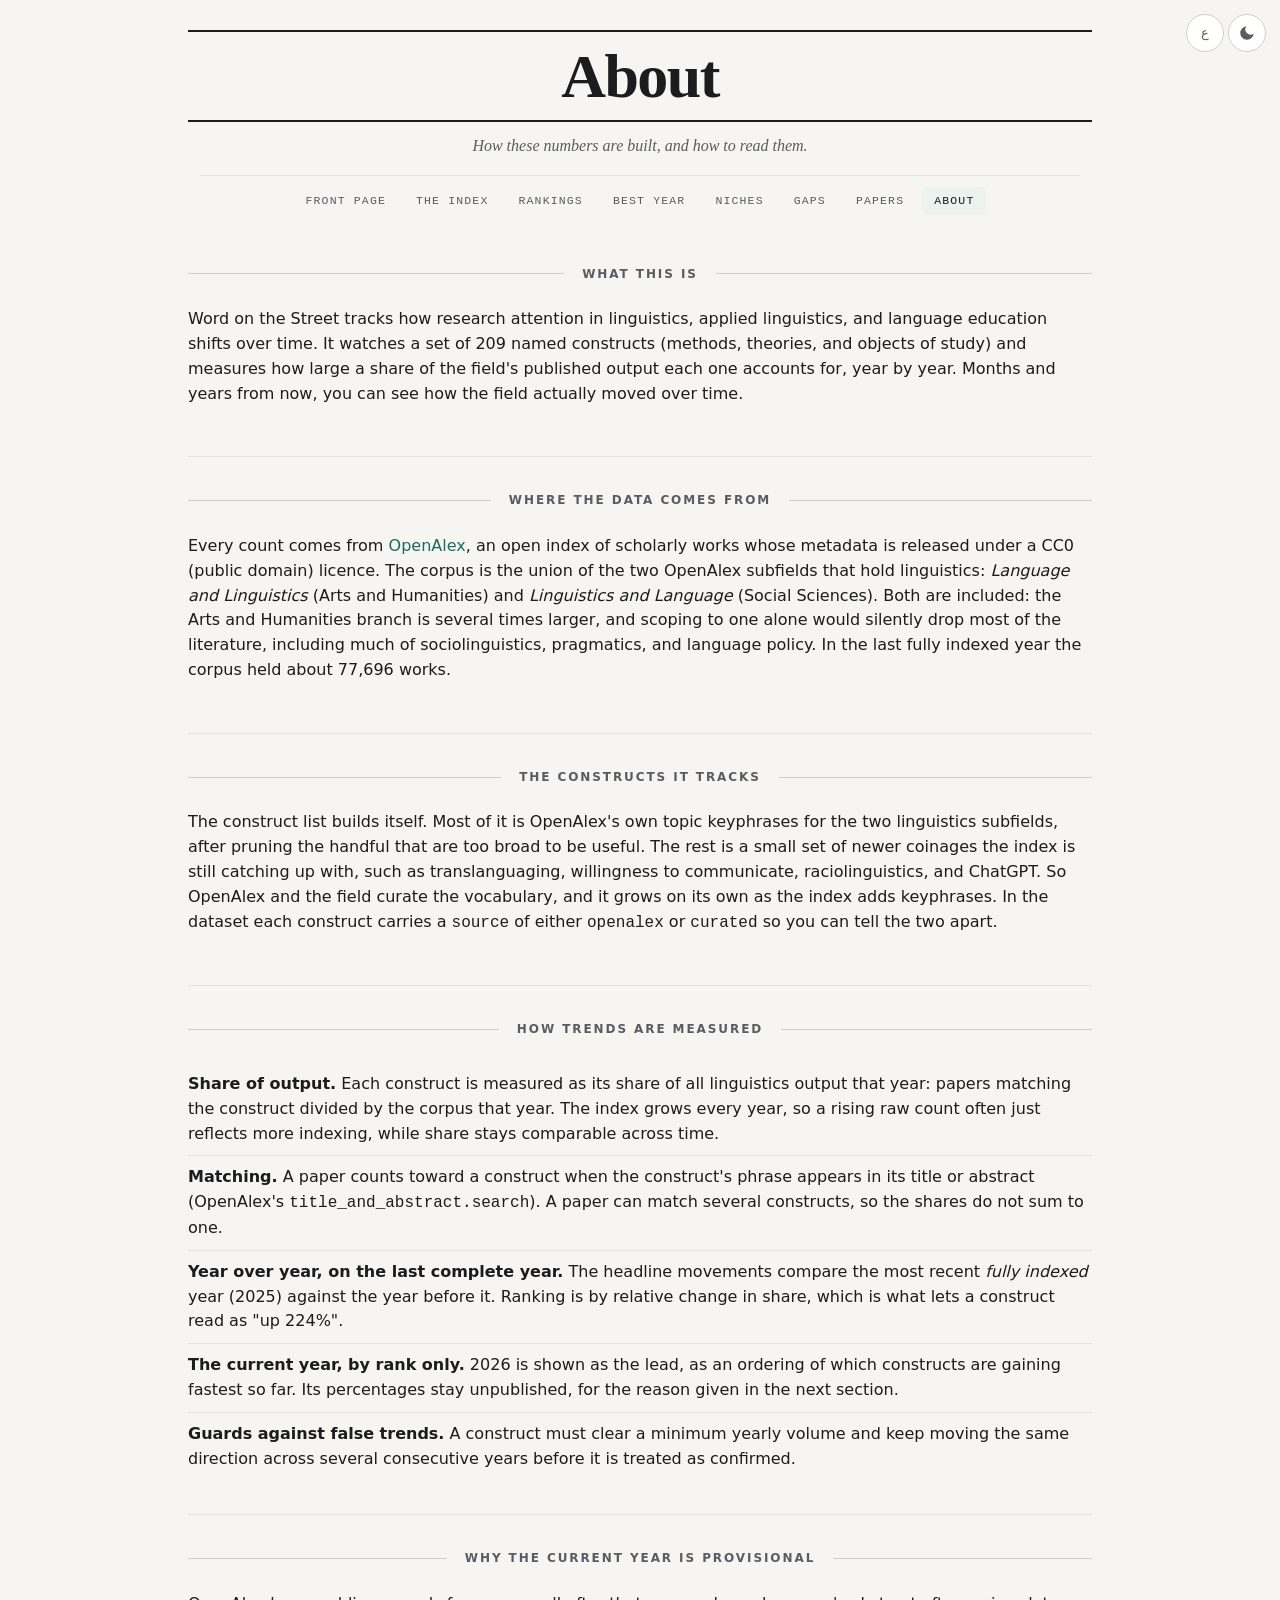
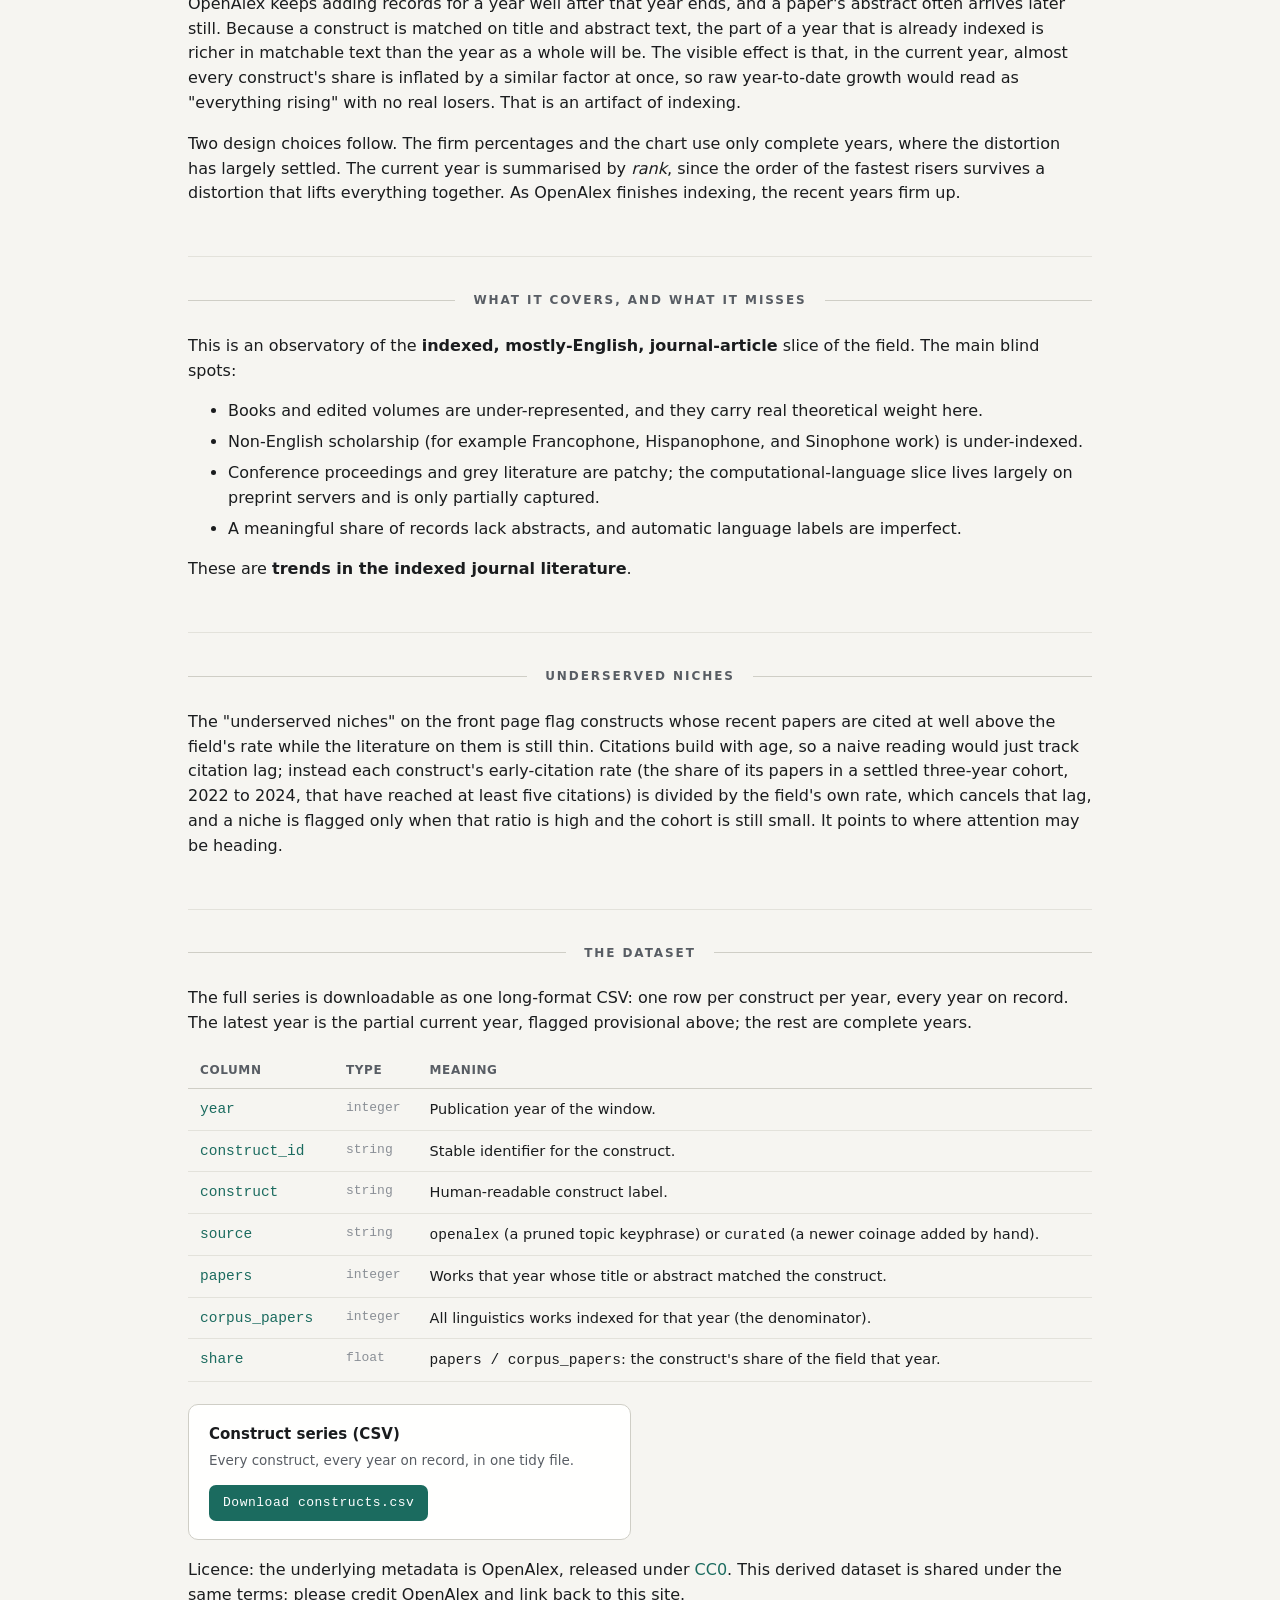
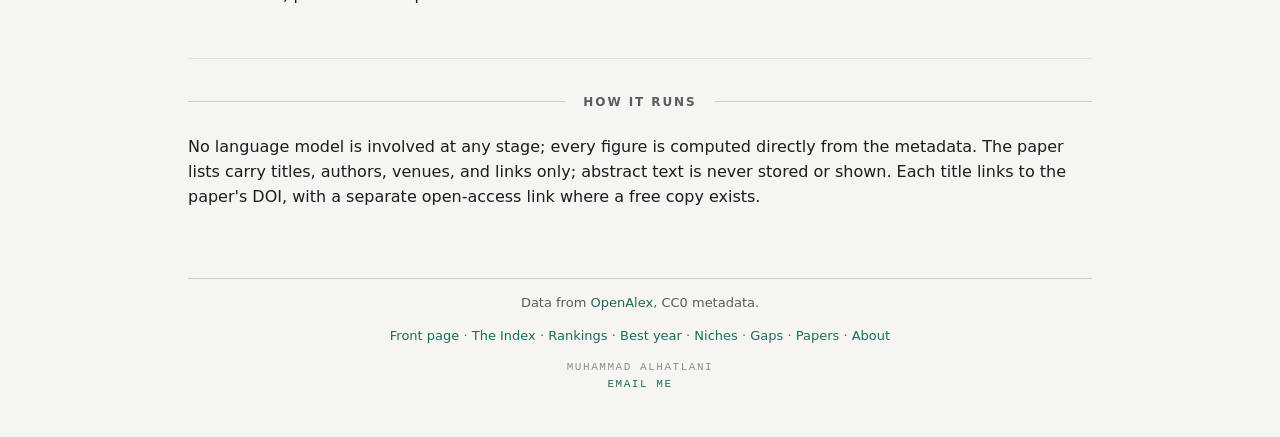
==== docs/about.html @ 6876b8ef "Lazy-load the Arabic string table i18n.js shipped both languages (~48KB) on every page, though Engli" ====
<!doctype html>
<html lang="en" data-i18n-title="doc_title_about" data-i18n-desc="doc_desc_about">
<head>
  <meta charset="utf-8" />
  <meta http-equiv="Content-Security-Policy" content="default-src 'self'; base-uri 'none'; object-src 'none'; form-action 'none'; img-src 'self' data:; style-src 'self' 'unsafe-inline'; script-src 'self' https://static.cloudflareinsights.com; connect-src 'self' https://cloudflareinsights.com https://static.cloudflareinsights.com" />
  <meta name="viewport" content="width=device-width, initial-scale=1" />
  <meta name="referrer" content="strict-origin-when-cross-origin" />
  <script src="assets/boot.js?v=1"></script>
  <title>About · Word on the Street</title>
  <meta name="description" content="How Word on the Street builds its numbers on research trends across linguistics, applied linguistics, and language education, what they can and cannot tell you, and how to download the dataset." />
  <link rel="canonical" href="https://language-research.com/about.html" />
  <link rel="alternate" hreflang="en" href="https://language-research.com/about.html" />
  <link rel="alternate" hreflang="ar" href="https://language-research.com/about.html?lang=ar" />
  <link rel="alternate" hreflang="x-default" href="https://language-research.com/about.html" />
  <meta property="og:type" content="website" />
  <meta property="og:site_name" content="Word on the Street" />
  <meta property="og:title" content="About · Word on the Street" />
  <meta property="og:description" content="How the numbers are built, what they can and cannot tell you, and how to download the dataset." />
  <meta property="og:url" content="https://language-research.com/about.html" />
  <meta property="og:image" content="https://language-research.com/og.png" />
  <meta property="og:image:width" content="1200" />
  <meta property="og:image:height" content="630" />
  <meta name="twitter:card" content="summary_large_image" />
  <meta name="twitter:title" content="About · Word on the Street" />
  <meta name="twitter:description" content="How the numbers are built, what they can and cannot tell you, and how to download the dataset." />
  <meta name="twitter:image" content="https://language-research.com/og.png" />
  <link rel="icon" href="data:image/svg+xml,%3Csvg xmlns='http://www.w3.org/2000/svg' viewBox='0 0 16 16'%3E%3Crect width='16' height='16' rx='3' fill='%231b6b5f'/%3E%3C/svg%3E" />
  <link rel="stylesheet" href="assets/magazine.css?v=12" />
  <style>
    /* Page-scoped styles for the methodology page; all colours come from magazine.css tokens. */
    .prose p, .prose li { font-size:16px; color:var(--ink); }
    .prose .feature:last-of-type { border-bottom:none; }
    .keylist { list-style:none; margin:0; padding:0; }
    .keylist li { padding:9px 0; border-bottom:1px solid var(--line); }
    .keylist li:last-child { border-bottom:none; }
    .keylist b { font-weight:650; }
    .miss li { margin:6px 0; }
    /* data dictionary table */
    .dict { width:100%; border-collapse:collapse; font-size:14.5px; margin:6px 0 0; }
    .dict th, .dict td { text-align:left; padding:9px 12px; border-bottom:1px solid var(--line); vertical-align:top; }
    .dict thead th { font-family:var(--sans); font-size:12px; letter-spacing:.05em; text-transform:uppercase; color:var(--muted); border-bottom:1px solid var(--line-2); }
    .dict td.col { font-family:var(--mono); color:var(--accent); white-space:nowrap; }
    .dict td.type { font-family:var(--mono); color:var(--faint); font-size:13px; white-space:nowrap; }
    [dir="rtl"] .dict th, [dir="rtl"] .dict td { text-align:right; }
    /* download block */
    .downloads { display:grid; grid-template-columns:1fr 1fr; gap:18px; margin:4px 0 0; }
    .dl-card { border:1px solid var(--line-2); border-radius:10px; padding:18px 20px; background:var(--panel); }
    .dl-card h4 { margin:0 0 4px; font-size:15px; }
    .dl-card p { margin:0 0 14px; font-size:13.5px; color:var(--muted); }
    .dl-btn { display:inline-block; font-family:var(--mono); font-size:13px; letter-spacing:.04em; padding:8px 14px; border-radius:7px; background:var(--accent); color:#fff; }
    .dl-btn:hover { text-decoration:none; opacity:.92; }
    .dl-btn.ghost { background:transparent; color:var(--accent); border:1px solid var(--accent); }
    .cite { font-family:var(--mono); font-size:13px; background:var(--accent-weak); border:1px solid var(--line); border-radius:8px; padding:12px 14px; color:var(--ink); overflow-x:auto; }
    @media (max-width:760px) { .downloads { grid-template-columns:1fr; } }
  </style>
  <!-- Cloudflare Web Analytics -->
  <script defer src="https://static.cloudflareinsights.com/beacon.min.js" data-cf-beacon='{"token": "eaa5e23fef174b0b98b67dd910f3f6fd"}'></script>
</head>
<body>
  <button id="theme-toggle" class="theme-toggle" type="button" aria-label="Switch to dark theme">
    <svg class="icon-moon" viewBox="0 0 24 24" aria-hidden="true"><path fill="currentColor" d="M21 12.8A9 9 0 1 1 11.2 3a7 7 0 0 0 9.8 9.8z"/></svg>
    <svg class="icon-sun" viewBox="0 0 24 24" aria-hidden="true"><circle cx="12" cy="12" r="4.4" fill="currentColor"/><g stroke="currentColor" stroke-width="1.8" stroke-linecap="round"><line x1="12" y1="1.6" x2="12" y2="4"/><line x1="12" y1="20" x2="12" y2="22.4"/><line x1="1.6" y1="12" x2="4" y2="12"/><line x1="20" y1="12" x2="22.4" y2="12"/><line x1="4.4" y1="4.4" x2="6.1" y2="6.1"/><line x1="17.9" y1="17.9" x2="19.6" y2="19.6"/><line x1="4.4" y1="19.6" x2="6.1" y2="17.9"/><line x1="17.9" y1="6.1" x2="19.6" y2="4.4"/></g></svg>
  </button>
  <button id="lang-toggle" class="lang-toggle" type="button" aria-label="Switch to Arabic">ع</button>

  <header class="nameplate">
    <div class="wrap">
      <div class="np-rule"></div>
      <h1 class="np-title" data-i18n="about_title">About</h1>
      <div class="np-rule"></div>
      <p class="np-standfirst" data-i18n="about_standfirst">How these numbers are built, and what they can and cannot tell you.</p>
      <nav class="topnav" aria-label="Sections">
        <a href="index.html" data-i18n="nav_front">Front page</a>
        <a href="explore.html" data-i18n="nav_index">The Index</a>
        <a href="slow.html" data-i18n="nav_slow">Rankings</a>
        <a href="bestyear.html" data-i18n="nav_bestyear">Best year</a>
        <a href="niches.html" data-i18n="nav_niches">Niches</a>
        <a href="gaps.html" data-i18n="nav_openings">Gaps</a>
        <a href="papers.html" data-i18n="nav_papers">Papers</a>
        <a href="about.html" aria-current="page" data-i18n="nav_methods">About</a>
      </nav>
    </div>
  </header>

  <main class="wrap prose">
    <!-- English -->
    <div id="prose-en">
      <section class="feature">
        <h2 class="rule-head"><span>What this is</span></h2>
        <p>Word on the Street tracks how research attention in linguistics, applied
           linguistics, and language education shifts over time. It watches a set of
           <span id="n-constructs">about 200</span> named constructs (methods, theories, and objects of
           study) and measures how large a share of the field's published output each one accounts for,
           year by year. Months and years from now, you can see how the field actually moved over time.</p>
      </section>

      <section class="feature">
        <h2 class="rule-head"><span>Where the data comes from</span></h2>
        <p>Every count comes from <a href="https://openalex.org" rel="noopener">OpenAlex</a>, an open index
           of scholarly works whose metadata is released under a CC0 (public domain) licence. The corpus is
           the union of the two OpenAlex subfields that hold linguistics:
           <span id="subfields"><em>Language and Linguistics</em> (Arts and Humanities) and
           <em>Linguistics and Language</em> (Social Sciences)</span>. Both are included: the
           Arts and Humanities branch is several times larger, and scoping to one alone would silently drop
           most of the literature, including much of sociolinguistics, pragmatics, and language policy. In
           the last fully indexed year the corpus held about <span id="corpus-size">75,000</span> works.</p>
      </section>

      <section class="feature">
        <h2 class="rule-head"><span>The constructs it tracks</span></h2>
        <p>The construct list builds itself. Most of it is OpenAlex's own topic keyphrases for the two
           linguistics subfields, after pruning the handful that are too broad to be useful. The rest is a
           small set of newer coinages the index is still catching up with, such as translanguaging, willingness
           to communicate, raciolinguistics, and ChatGPT. So OpenAlex and the field curate the vocabulary,
           and it grows on its own as the index adds keyphrases. In the dataset each construct carries a
           <span class="mono">source</span> of either <span class="mono">openalex</span> or
           <span class="mono">curated</span> so you can tell the two apart.</p>
      </section>

      <section class="feature">
        <h2 class="rule-head"><span>How trends are measured</span></h2>
        <ul class="keylist">
          <li><b>Share of output.</b> Each construct is measured as its share of all linguistics
              output that year: papers matching the construct divided by the corpus that year. The index
              grows every year, so a rising raw count often just reflects more indexing, while share stays
              comparable across time.</li>
          <li><b>Matching.</b> A paper counts toward a construct when the construct's phrase appears in its
              title or abstract (OpenAlex's <span class="mono">title_and_abstract.search</span>). A paper
              can match several constructs, so the shares do not sum to one.</li>
          <li><b>Year over year, on the last complete year.</b> The headline movements compare the most
              recent <em>fully indexed</em> year (<span id="ref-year">2025</span>) against the year before
              it. Ranking is by relative change in share, which is what lets a construct read as "up 224%".</li>
          <li><b>The current year, by rank only.</b> <span id="cur-year">2026</span> is shown as the lead,
              as an ordering of which constructs are gaining fastest so far. Its percentages stay unpublished,
              for the reason given in the next section.</li>
          <li><b>Guards against false trends.</b> A construct must clear a minimum yearly volume and keep
              moving the same direction across several consecutive years before it is treated as confirmed.</li>
        </ul>
      </section>

      <section class="feature">
        <h2 class="rule-head"><span>Why the current year is provisional</span></h2>
        <p>OpenAlex keeps adding records for a year well after that year ends, and a paper's abstract often
           arrives later still. Because a construct is matched on title and abstract text, the part of a
           year that is already indexed is richer in matchable text than the year as a whole will be. The
           visible effect is that, in the current year, almost every construct's share is inflated by a
           similar factor at once, so raw year-to-date growth would read as "everything rising" with no real
           losers. That is an artifact of indexing.</p>
        <p>Two design choices follow. The firm percentages and the chart use only complete years, where the
           distortion has largely settled. The current year is summarised by <em>rank</em>, since the order
           of the fastest risers survives a distortion that lifts everything together. As OpenAlex finishes
           indexing, the recent years firm up.</p>
      </section>

      <section class="feature">
        <h2 class="rule-head"><span>What it covers, and what it misses</span></h2>
        <p>This is an observatory of the <b>indexed, mostly-English, journal-article</b> slice of the field.
           The main blind spots:</p>
        <ul class="miss">
          <li>Books and edited volumes are under-represented, and they carry real theoretical weight here.</li>
          <li>Non-English scholarship (for example Francophone, Hispanophone, and Sinophone work) is
              under-indexed.</li>
          <li>Conference proceedings and grey literature are patchy; the computational-language slice lives
              largely on preprint servers and is only partially captured.</li>
          <li>A meaningful share of records lack abstracts, and automatic language labels are imperfect.</li>
        </ul>
        <p>These are <b>trends in the indexed journal literature</b>.</p>
      </section>

      <section class="feature">
        <h2 class="rule-head"><span>Underserved niches</span></h2>
        <p>The "underserved niches" on the front page flag constructs whose recent papers are cited at well
           above the field's rate while the literature on them is still thin. Citations build with age, so a
           naive reading would just track citation lag; instead each construct's early-citation rate (the
           share of its papers in a settled three-year cohort, <span id="gaps-cohort">2022 to 2024</span>, that
           have reached at least five citations) is divided by the field's own rate, which cancels that lag,
           and a niche is flagged only when that ratio is high and the cohort is still small. It points to where attention may be heading.</p>
      </section>

      <section class="feature">
        <h2 class="rule-head"><span>The dataset</span></h2>
        <p>The full series is downloadable as one long-format CSV: one row per construct per year, every year
           on record. The latest year is the partial current year, flagged provisional above; the rest
           are complete years.</p>
        <table class="dict">
          <thead>
            <tr><th>Column</th><th>Type</th><th>Meaning</th></tr>
          </thead>
          <tbody>
            <tr><td class="col">year</td><td class="type">integer</td><td>Publication year of the window.</td></tr>
            <tr><td class="col">construct_id</td><td class="type">string</td><td>Stable identifier for the construct.</td></tr>
            <tr><td class="col">construct</td><td class="type">string</td><td>Human-readable construct label.</td></tr>
            <tr><td class="col">source</td><td class="type">string</td><td><span class="mono">openalex</span> (a pruned topic keyphrase) or <span class="mono">curated</span> (a newer coinage added by hand).</td></tr>
            <tr><td class="col">papers</td><td class="type">integer</td><td>Works that year whose title or abstract matched the construct.</td></tr>
            <tr><td class="col">corpus_papers</td><td class="type">integer</td><td>All linguistics works indexed for that year (the denominator).</td></tr>
            <tr><td class="col">share</td><td class="type">float</td><td><span class="mono">papers / corpus_papers</span>: the construct's share of the field that year.</td></tr>
          </tbody>
        </table>

        <div class="downloads" style="margin-top:22px">
          <div class="dl-card">
            <h4>Construct series (CSV)</h4>
            <p>Every construct, every year on record, in one tidy file.</p>
            <a class="dl-btn" href="data/constructs.csv" download>Download constructs.csv</a>
          </div>
        </div>

        <p class="small" style="margin-top:18px">Licence: the underlying metadata is OpenAlex, released under
           <a href="https://creativecommons.org/publicdomain/zero/1.0/" rel="noopener">CC0</a>. This derived
           dataset is shared under the same terms; please credit OpenAlex and link back to this site.</p>
      </section>

      <section class="feature">
        <h2 class="rule-head"><span>How it runs</span></h2>
        <p>No language model is involved at any
           stage; every figure is computed directly from the metadata. The paper lists carry titles, authors,
           venues, and links only; abstract text is never stored or shown. Each title links to the paper's
           DOI, with a separate open-access link where a free copy exists.</p>
      </section>
    </div>

    <!-- العربية -->
    <div id="prose-ar" dir="rtl" hidden>
      <section class="feature">
        <h2 class="rule-head"><span>ما هذا الموقع</span></h2>
        <p>يتتبّع «حديث الساعة» كيف يتحوّل اهتمام البحث في اللسانيات واللسانيات التطبيقية وتعليم اللغات عبر
           الزمن. يرصد مجموعة من نحو <span id="n-constructs-ar">200</span> مفهوم (مناهج ونظريات وموضوعات
           دراسة) ويقيس حصّة كلٍّ منها من إنتاج المجال المنشور، عامًا بعد عام. وبعد أشهر وسنوات يمكنك أن ترى كيف تحرّك المجال فعلًا عبر الزمن.</p>
      </section>

      <section class="feature">
        <h2 class="rule-head"><span>مصدر البيانات</span></h2>
        <p>كل عدّ مستمدّ من <a href="https://openalex.org" rel="noopener">OpenAlex</a>، وهو فهرس مفتوح
           للأعمال العلمية تُنشَر بياناته الوصفية برخصة CC0 (الملكية العامة). والمدوّنة هي اتحاد حقلَي
           اللسانيات الفرعيين في OpenAlex: «اللغة واللسانيات» (الآداب والعلوم الإنسانية) و«اللسانيات واللغة»
           (العلوم الاجتماعية). وكلاهما مشمول: فرع الآداب والعلوم الإنسانية أكبر بأضعاف، وقصر النطاق على واحد
           وحده يُسقِط بصمت معظم الأدبيات، ومنها كثير من اللسانيات الاجتماعية والتداولية والسياسة اللغوية. وفي
           آخر عام مكتمل الفهرسة ضمّت المدوّنة نحو <span id="corpus-size-ar">75,000</span> عمل.</p>
      </section>

      <section class="feature">
        <h2 class="rule-head"><span>المفاهيم التي يتتبّعها</span></h2>
        <p>تبني قائمة المفاهيم نفسها بنفسها. معظمها عبارات موضوعية من OpenAlex نفسه لحقلَي اللسانيات
           الفرعيين، بعد تنقية القلّة المفرطة في العموم. وبقيّتها مجموعة صغيرة من المصطلحات الأحدث التي ما يزال
           الفهرس يلحق بها، مثل العبور اللغوي والرغبة في التواصل واللسانيات العِرقية وChatGPT. فينظّم OpenAlex
           والمجالُ المفرداتِ، وتنمو من تلقاء نفسها كلما أضاف الفهرس عبارات جديدة. ويحمل كل مفهوم في مجموعة
           البيانات حقلَ <span class="mono">source</span> بقيمة <span class="mono">openalex</span> أو
           <span class="mono">curated</span> لتمييز النوعين.</p>
      </section>

      <section class="feature">
        <h2 class="rule-head"><span>كيف تُقاس الاتجاهات</span></h2>
        <ul class="keylist">
          <li><b>الحصّة من الإنتاج.</b> يُقاس كل مفهوم بحصّته من إنتاج اللسانيات في ذلك العام: الأوراق
              المطابِقة للمفهوم مقسومةً على المدوّنة في ذلك العام. الفهرس ينمو كل عام، فالعدّ الخام المتزايد
              كثيرًا ما يعكس فهرسةً أكثر، والحصّة تبقى قابلة للمقارنة عبر الزمن.</li>
          <li><b>المطابقة.</b> تُحسَب الورقة ضمن مفهوم حين تظهر عبارته في عنوانها أو ملخّصها (خاصّية
              <span class="mono">title_and_abstract.search</span> في OpenAlex). وقد تطابق الورقة عدّة مفاهيم،
              فالحصص لا تجمع إلى واحد.</li>
          <li><b>تغيّر سنوي على آخر عام مكتمل.</b> تقارن التحرّكات الرئيسة آخرَ عام مكتمل الفهرسة
              (<span id="ref-year-ar">2025</span>) بالعام السابق له. والترتيب بحسب التغيّر النسبي في الحصّة،
              وهو ما يجعل مفهومًا يُقرأ بـ«ارتفاع 224%».</li>
          <li><b>العام الجاري بالترتيب فقط.</b> يظهر <span id="cur-year-ar">2026</span> في الصدارة، بوصفه
              ترتيبًا للمفاهيم الأسرع صعودًا حتى الآن. وتبقى نسبه غير منشورة، للسبب المذكور في القسم التالي.</li>
          <li><b>حواجز ضدّ الاتجاهات الزائفة.</b> على المفهوم أن يتجاوز حدًّا أدنى من الحجم السنوي وأن
              يستمرّ في الاتجاه نفسه عبر عدّة أعوام متتالية قبل أن يُعَدّ مؤكَّدًا.</li>
        </ul>
      </section>

      <section class="feature">
        <h2 class="rule-head"><span>لماذا العام الجاري أوّليّ</span></h2>
        <p>يواصل OpenAlex إضافة سجلّات لعامٍ ما بعد انتهائه بوقت طويل، وكثيرًا ما يصل ملخّص الورقة متأخّرًا
           أكثر. ولأن المفهوم يُطابَق على نصّ العنوان والملخّص، فإن الجزء المفهرَس من العام يكون أغنى بالنصّ
           القابل للمطابقة ممّا سيكون عليه العام كاملًا. والأثر الظاهر أن حصّة كل مفهوم تقريبًا في العام الجاري
           تنتفخ بعامل متقارب دفعةً واحدة، فيُقرأ النموّ الخام حتى تاريخه ارتفاعًا شاملًا بلا خاسرين. وذلك أثرٌ
           من الفهرسة.</p>
        <p>ويترتّب على ذلك خياران في التصميم. تَستعمل النسبُ المؤكَّدة والرسمُ البياني الأعوامَ المكتملة وحدها،
           حيث استقرّ التشويه إلى حدّ كبير. ويُلخَّص العام الجاري بالترتيب، لأن ترتيب الأسرع صعودًا يصمد أمام
           تشويهٍ يرفع كل شيء معًا. وكلما أتمّ OpenAlex الفهرسة ترسّخت الأعوام الأخيرة.</p>
      </section>

      <section class="feature">
        <h2 class="rule-head"><span>ما يغطّيه وما يفوته</span></h2>
        <p>هذا مرصدٌ للشريحة المفهرَسة، الغالبة الإنجليزية، من مقالات الدوريات في المجال. وأبرز نقاط العمى:</p>
        <ul class="miss">
          <li>الكتب والأعمال المحرَّرة مُمثَّلة تمثيلًا ناقصًا، وهي تحمل ثقلًا نظريًا حقيقيًا هنا.</li>
          <li>البحث بغير الإنجليزية (مثل الأعمال الفرنسية والإسبانية والصينية) مفهرَس فهرسةً ناقصة.</li>
          <li>وقائع المؤتمرات والأدبيات الرمادية متفاوتة، وشريحة اللسانيات الحاسوبية تعيش غالبًا على خوادم
              المسودّات وتُلتقَط جزئيًا.</li>
          <li>نسبة معتبرة من السجلّات تخلو من الملخّصات، ووسوم اللغة الآلية غير دقيقة.</li>
        </ul>
        <p>وهذه اتجاهات في الأدبيات الدورية المفهرَسة.</p>
      </section>

      <section class="feature">
        <h2 class="rule-head"><span>الثغرات البحثية</span></h2>
        <p>تُبرِز «الثغرات البحثية» في الصفحة الأولى مفاهيمَ تُقتبَس أوراقها الحديثة فوق معدّل المجال بكثير
           بينما ما يزال ما كُتب عنها قليلًا. والاقتباسات تتراكم مع العمر، فالقراءة الساذجة تتعقّب تأخّر
           الاقتباس وحده؛ ولذلك يُقسَم معدّل الاقتباس المبكّر لكل مفهوم (حصّة أوراقه التي بلغت خمسة اقتباسات
           على الأقلّ ضمن فترة مستقرّة من ثلاث سنوات، <span id="gaps-cohort-ar">2022 إلى 2024</span>) على
           معدّل المجال نفسه، فيُلغى ذلك التأخّر، وتُعلَّم الثغرة حين تكون تلك النسبة مرتفعة والفترة لا تزال
           صغيرة. وهي تشير إلى وجهة الاهتمام المحتملة.</p>
      </section>

      <section class="feature">
        <h2 class="rule-head"><span>مجموعة البيانات</span></h2>
        <p>السلسلة الكاملة متاحة للتنزيل في ملفّ CSV واحد بالتنسيق الطولي: صفّ لكل مفهوم في كل عام، لكل عام
           مسجَّل. وآخر عام هو العام الجاري الجزئي، وهو مُعلَّم أوّليًّا أعلاه، وما عداه أعوام مكتملة.</p>
        <table class="dict">
          <thead>
            <tr><th>العمود</th><th>النوع</th><th>المعنى</th></tr>
          </thead>
          <tbody>
            <tr><td class="col">year</td><td class="type">عدد صحيح</td><td>سنة نشر النافذة.</td></tr>
            <tr><td class="col">construct_id</td><td class="type">نصّ</td><td>مُعرِّف ثابت للمفهوم.</td></tr>
            <tr><td class="col">construct</td><td class="type">نصّ</td><td>تسمية المفهوم المقروءة.</td></tr>
            <tr><td class="col">source</td><td class="type">نصّ</td><td><span class="mono">openalex</span> (عبارة موضوعية منقّاة) أو <span class="mono">curated</span> (مصطلح أحدث مُضاف يدويًا).</td></tr>
            <tr><td class="col">papers</td><td class="type">عدد صحيح</td><td>أعمال ذلك العام التي طابق عنوانها أو ملخّصها المفهوم.</td></tr>
            <tr><td class="col">corpus_papers</td><td class="type">عدد صحيح</td><td>كل أعمال اللسانيات المفهرَسة لذلك العام (المقام).</td></tr>
            <tr><td class="col">share</td><td class="type">عدد عشري</td><td><span class="mono">papers / corpus_papers</span>: حصّة المفهوم من المجال في ذلك العام.</td></tr>
          </tbody>
        </table>

        <div class="downloads" style="margin-top:22px">
          <div class="dl-card">
            <h4>سلسلة المفاهيم (CSV)</h4>
            <p>كل مفهوم، لكل عام مسجَّل، في ملفّ واحد مرتَّب.</p>
            <a class="dl-btn" href="data/constructs.csv" download>تنزيل constructs.csv</a>
          </div>
        </div>

        <p class="small" style="margin-top:18px">الترخيص: البيانات الوصفية الأساسية من OpenAlex، منشورة برخصة
           <a href="https://creativecommons.org/publicdomain/zero/1.0/" rel="noopener">CC0</a>. وتُشارَك مجموعة
           البيانات المشتقّة بالشروط نفسها؛ يُرجى نسبة الفضل إلى OpenAlex ووضع رابط إلى هذا الموقع.</p>
      </section>

      <section class="feature">
        <h2 class="rule-head"><span>كيف يعمل</span></h2>
        <p>لا يتدخّل أيّ نموذج لغوي في أيّ مرحلة، فكل رقم
           محسوب مباشرة من البيانات الوصفية. وتحمل قوائم الأوراق العناوين والمؤلّفين والأوعية والروابط فقط،
           ولا يُخزَّن نصّ الملخّص أو يُعرَض. ويرتبط كل عنوان بمُعرِّف DOI للورقة، مع رابط وصول مفتوح منفصل
           حيثما توفّرت نسخة مجانية.</p>
      </section>
    </div>
  </main>

  <footer class="np-foot">
    <div class="wrap">
      <div class="np-rule thin"></div>
      <p data-i18n-html="footer_data">Data from <a href="https://openalex.org" rel="noopener">OpenAlex</a>, CC0 metadata.</p>
      <p class="small" data-i18n-html="footer_nav"><a href="index.html">Front page</a> · <a href="explore.html">The Index</a> · <a href="slow.html">Rankings</a> · <a href="bestyear.html">Best year</a> · <a href="niches.html">Niches</a> · <a href="gaps.html">Gaps</a> · <a href="papers.html">Papers</a> · <a href="about.html">About</a></p>
      <p class="byline">Muhammad Alhatlani<br /><a href="&#109;&#97;&#105;&#108;&#116;&#111;&#58;&#109;&#111;&#46;&#97;&#108;&#104;&#97;&#116;&#108;&#97;&#110;&#105;&#64;&#103;&#109;&#97;&#105;&#108;&#46;&#99;&#111;&#109;">email me</a></p>
      <p class="small mt-note" data-i18n="mt_note"></p>
    </div>
  </footer>

  <script src="assets/i18n.js?v=12"></script>
  <script src="assets/theme.js?v=2"></script>
  <script src="assets/about.js?v=1"></script>
</body>
</html>
---- docs/assets/magazine.css ----
/* Word on the Street -- front-end styles.
   Editorial newspaper feel: serif nameplate, big cover headline, drop cap, ruled section heads,
   a movers leaderboard, papers in flowing columns. All system fonts, zero dependencies. */

:root {
  --bg:#f6f5f1;
  --panel:#fffffe;
  --ink:#1a1c1e;
  --muted:#585d64;
  --faint:#8a8f96;
  --line:#e3e2db;
  --line-2:#cfcec6;
  --accent:#1b6b5f;
  --accent-weak:#ebf2ef;
  --up:#1b6b5f;
  --down:#b0572f;
  --serif:"Iowan Old Style","Palatino Linotype",Palatino,"Book Antiqua",Georgia,ui-serif,serif;
  --sans:system-ui,-apple-system,"Segoe UI",Roboto,Helvetica,Arial,sans-serif;
  --mono:ui-monospace,"Cascadia Code","Segoe UI Mono","SF Mono",Menlo,Consolas,monospace;
}
/* Light is the default. Dark is opt-in via the toggle (data-theme on <html>), remembered in
   localStorage. We intentionally do NOT follow prefers-color-scheme, so light is the default for all. */
:root[data-theme="dark"] {
  --bg:#16171a; --panel:#1d1f23; --ink:#eae9e3; --muted:#a6abb2; --faint:#7b818a;
  --line:#2a2c31; --line-2:#3c3f45; --accent:#5cbaa8; --accent-weak:#1e2c29;
  --up:#5cbaa8; --down:#d98a60;
}

* { box-sizing:border-box; }
body { margin:0; background:var(--bg); color:var(--ink); font-family:var(--sans); font-size:16px; line-height:1.55; -webkit-font-smoothing:antialiased; }
.wrap { max-width:960px; margin:0 auto; padding:0 28px; }
a { color:var(--accent); text-decoration:none; }
a:hover { text-decoration:underline; text-underline-offset:2px; }
.mono { font-family:var(--mono); font-variant-numeric:tabular-nums; }
.small { font-size:13px; color:var(--muted); }
.hidden { display:none; }

/* ---------- light/dark toggle ---------- */
.theme-toggle {
  position:fixed; top:14px; right:14px; z-index:20;
  width:38px; height:38px; display:inline-flex; align-items:center; justify-content:center;
  background:var(--panel); color:var(--muted); border:1px solid var(--line-2); border-radius:50%;
  cursor:pointer; padding:0; -webkit-tap-highlight-color:transparent;
  transition:color .15s, border-color .15s, background .15s;
}
.theme-toggle:hover { color:var(--accent); border-color:var(--accent); background:var(--accent-weak); }
.theme-toggle:focus-visible { outline:2px solid var(--accent); outline-offset:2px; }
.theme-toggle svg { display:block; width:18px; height:18px; }
.theme-toggle .icon-sun { display:none; }
:root[data-theme="dark"] .theme-toggle .icon-sun { display:block; }
:root[data-theme="dark"] .theme-toggle .icon-moon { display:none; }
@media (max-width:760px) { .theme-toggle { top:10px; right:10px; } }

/* ---------- nameplate ---------- */
.nameplate { text-align:center; padding:30px 0 16px; }
.np-rule { height:2px; background:var(--ink); }
.np-rule.thin { height:1px; background:var(--line-2); }
.np-title { font-family:var(--serif); font-weight:700; font-size:clamp(33px,7vw,62px); letter-spacing:-.025em; line-height:1; margin:13px 0; }
.np-standfirst { font-family:var(--serif); font-style:italic; font-size:16px; color:var(--muted); margin:12px 0 0; }
.np-dateline { font-family:var(--mono); font-size:11px; letter-spacing:.1em; text-transform:uppercase; color:var(--faint); margin:7px 0 0; }

/* ---------- section nav (under the masthead, on every page) ---------- */
.topnav { display:flex; flex-wrap:wrap; justify-content:center; align-items:center; gap:0 6px; font-family:var(--mono); font-size:11.5px; letter-spacing:.1em; text-transform:uppercase; margin:16px auto 0; padding:11px 0 0; max-width:880px; border-top:1px solid var(--line); }
.topnav a { color:var(--muted); padding:5px 12px; border-radius:6px; }
.topnav a:hover { color:var(--accent); }
.topnav a:focus-visible { outline:2px solid var(--accent); outline-offset:2px; }
.topnav a[aria-current="page"] { color:var(--ink); background:var(--accent-weak); }

.notice { background:var(--accent-weak); border-top:1px solid var(--line); border-bottom:1px solid var(--line); margin-top:8px; }
.notice .wrap { padding:9px 28px; font-size:13.5px; color:var(--accent); text-align:center; }

/* ---------- cover feature ---------- */
.cover { padding:38px 0 40px; border-bottom:1px solid var(--line-2); }
.kicker { font-family:var(--mono); font-size:11px; letter-spacing:.18em; text-transform:uppercase; color:var(--accent); text-align:center; margin:0 0 16px; }
.kicker .reset-link { cursor:pointer; }
.kicker .reset-link:hover { text-decoration:underline; }
.cover-head { font-family:var(--serif); font-weight:600; font-size:clamp(34px,6.6vw,62px); line-height:1.02; letter-spacing:-.015em; text-align:center; margin:0 auto 30px; max-width:17ch; }
.cover-grid { display:grid; grid-template-columns:1fr 1.2fr; gap:44px; align-items:start; }
.lede { font-family:var(--serif); font-size:18.5px; line-height:1.52; color:var(--ink); margin:0; }
.dropcap { float:left; font-family:var(--serif); font-weight:700; font-size:62px; line-height:.78; padding:6px 10px 0 0; color:var(--accent); }
.pullstat { margin:22px 0 0; display:flex; align-items:baseline; gap:13px; flex-wrap:wrap; }
.ps-num { font-family:var(--mono); font-variant-numeric:tabular-nums; font-size:36px; font-weight:600; }
.ps-num.up { color:var(--up); } .ps-num.down { color:var(--down); } .ps-num.flat { color:var(--faint); }
.ps-lab { color:var(--muted); font-size:14.5px; }
.cover-cap { font-size:12px; color:var(--faint); margin:9px 0 0; }

/* ---------- chart ---------- */
.hero-chart { position:relative; aspect-ratio:760 / 230; }
.hero-chart svg { width:100%; height:auto; display:block; }
.chart-guide { position:absolute; top:0; width:1px; background:var(--line-2); pointer-events:none; opacity:0; transition:opacity .12s; }
.chart-dot { position:absolute; width:8px; height:8px; border-radius:50%; transform:translate(-50%,-50%); pointer-events:none; opacity:0; box-shadow:0 0 0 2px var(--panel); }
.chart-tip { position:absolute; top:4px; transform:translateX(-50%); background:var(--panel); border:1px solid var(--line-2); border-radius:6px; padding:6px 9px; font-size:12px; line-height:1.5; color:var(--ink); pointer-events:none; opacity:0; white-space:nowrap; box-shadow:0 6px 18px rgba(0,0,0,.12); z-index:3; }
.chart-tip .tip-date { font-family:var(--mono); color:var(--faint); margin-bottom:2px; }
.chart-tip .tip-row { display:flex; align-items:center; gap:8px; }
.chart-tip .tip-val { font-family:var(--mono); font-variant-numeric:tabular-nums; margin-left:12px; }
.hero-chart.active .chart-guide, .hero-chart.active .chart-dot, .hero-chart.active .chart-tip { opacity:1; }
@media (prefers-reduced-motion: no-preference) {
  .hero-chart svg path.draw { stroke-dasharray:1; stroke-dashoffset:1; animation:draw 1s ease forwards; }
  @keyframes draw { to { stroke-dashoffset:0; } }
}

/* ---------- ruled section heads ---------- */
.feature { padding:34px 0; border-bottom:1px solid var(--line); }
.rule-head { display:flex; align-items:center; gap:18px; font-family:var(--sans); font-size:12px; font-weight:600; letter-spacing:.16em; text-transform:uppercase; color:var(--muted); margin:0 0 24px; }
.rule-head::before, .rule-head::after { content:""; height:1px; background:var(--line-2); flex:1; }

/* ---------- movers leaderboard ---------- */
.movers-grid { display:grid; grid-template-columns:1fr 1fr; gap:48px; }
.col-label { font-family:var(--sans); font-size:13px; font-weight:650; text-transform:uppercase; letter-spacing:.05em; margin:0 0 6px; }
.col-label.up { color:var(--up); } .col-label.down { color:var(--down); }
.lboard { list-style:none; margin:0; padding:0; }
.lb-row { display:grid; grid-template-columns:1.6em 1fr auto; align-items:baseline; gap:14px; padding:11px 8px; margin:0 -8px; border-bottom:1px solid var(--line); cursor:pointer; border-radius:6px; transition:background .12s; }
.lb-row:last-child { border-bottom:none; }
.lb-row:hover, .lb-row.active { background:var(--accent-weak); }
.lb-rank { font-family:var(--serif); font-size:21px; color:var(--faint); }
.lb-name { font-size:15.5px; white-space:nowrap; overflow:hidden; text-overflow:ellipsis; }
.lb-name a { color:inherit; text-decoration:none; }
.lb-name a:hover, .lb-name a:focus-visible { color:var(--accent); text-decoration:underline; text-underline-offset:2px; }
.lb-delta { font-family:var(--mono); font-variant-numeric:tabular-nums; font-weight:600; font-size:15px; }
.lb-delta.up { color:var(--up); } .lb-delta.down { color:var(--down); }

/* ---------- briefs (papers in columns) ---------- */
.briefs { list-style:none; margin:0; padding:0; columns:2; column-gap:44px; }
.brief { break-inside:avoid; padding:0 0 16px; }
.brief-title { font-weight:500; font-size:15px; line-height:1.38; }
.brief-meta { font-size:12.5px; color:var(--muted); margin-top:3px; }
.brief-oa { color:var(--accent); white-space:nowrap; }
.brief-oa:hover { text-decoration:underline; }
.brief-cites { font-family:var(--mono); font-variant-numeric:tabular-nums; font-size:12px; color:var(--accent); margin-top:3px; }
.empty { color:var(--faint); font-style:italic; }

/* ---------- underserved niches (gap finder) ---------- */
.gap-list { list-style:none; margin:0; padding:0; }
.gap-row { display:grid; grid-template-columns:1fr auto; gap:14px; align-items:baseline; padding:11px 8px; margin:0 -8px; border-bottom:1px solid var(--line); }
.gap-row:last-child { border-bottom:none; }
.gap-row:hover { background:var(--accent-weak); }
.gap-row a { color:var(--ink); text-decoration:none; font-size:15.5px; }
.gap-row a:hover, .gap-row a:focus-visible { color:var(--accent); text-decoration:underline; text-underline-offset:2px; }
.gap-vol { display:block; font-size:12.5px; color:var(--faint); margin-top:2px; }
.gap-lift { font-family:var(--mono); font-variant-numeric:tabular-nums; font-weight:600; color:var(--accent); white-space:nowrap; }

.cov { font-family:var(--serif); font-size:16px; color:var(--muted); max-width:68ch; margin:0 0 10px; }
.dl-btn { display:inline-block; font-family:var(--mono); font-size:13px; letter-spacing:.04em; padding:8px 14px; border-radius:7px; background:var(--accent); color:#fff; text-decoration:none; }
.dl-btn:hover { text-decoration:none; opacity:.92; }
.np-foot { padding:18px 0 48px; color:var(--muted); font-size:13px; text-align:center; }
.np-foot .np-rule { margin-bottom:14px; }
.byline { font-family:var(--mono); font-size:11px; letter-spacing:.14em; text-transform:uppercase; color:var(--faint); margin:8px 0 0; }

/* ---------- responsive ---------- */
@media (max-width:760px) {
  .cover-grid { grid-template-columns:1fr; gap:30px; }
  .movers-grid { grid-template-columns:1fr; gap:30px; }
  .briefs { columns:1; }
}

/* ---------- Explore (the Index) ---------- */
.sr-only { position:absolute; width:1px; height:1px; overflow:hidden; clip:rect(0 0 0 0); white-space:nowrap; }
.ex-controls { display:flex; flex-wrap:wrap; gap:12px; align-items:center; margin:0 0 14px; }
.ex-controls input[type=search] { flex:1 1 240px; font:inherit; color:var(--ink); background:var(--panel); border:1px solid var(--line-2); border-radius:8px; padding:8px 12px; }
.ex-controls select { font:inherit; color:var(--ink); background:var(--panel); border:1px solid var(--line-2); border-radius:8px; padding:8px 10px; }
.ex-controls :focus-visible { outline:2px solid var(--accent); outline-offset:2px; }
.seg { display:inline-flex; }
.seg button { font-family:var(--mono); font-size:12px; padding:7px 11px; border:1px solid var(--line-2); background:var(--panel); color:var(--muted); cursor:pointer; }
.seg button + button { border-left:none; }
.seg button:first-child { border-radius:8px 0 0 8px; }
.seg button:last-child { border-radius:0 8px 8px 0; }
.seg button[aria-pressed=true] { color:var(--accent); border-color:var(--accent); background:var(--accent-weak); }
.ex-reset { font-family:var(--mono); font-size:12px; color:var(--accent); background:transparent; border:1px solid var(--accent); border-radius:8px; padding:7px 12px; cursor:pointer; }
.linklike { font:inherit; color:var(--accent); background:none; border:none; padding:0; cursor:pointer; text-decoration:underline; }
.ex-count { font-size:12px; color:var(--faint); letter-spacing:.04em; margin:0 0 10px; }
.ctable { width:100%; border-collapse:collapse; font-size:15px; }
.ctable thead tr, .crow { display:grid; grid-template-columns:1fr 6.6em 7.6em 6.4em; align-items:center; gap:16px; }
.ctable thead th { position:sticky; top:0; z-index:2; background:var(--bg); font-family:var(--sans); font-size:12px; font-weight:600; letter-spacing:.05em; text-transform:uppercase; color:var(--muted); text-align:left; padding:10px 8px; border-bottom:1px solid var(--line-2); }
.ctable th.c-share, .ctable th.c-chg { text-align:right; }
.crow { border-bottom:1px solid var(--line); min-height:46px; padding:10px 8px; margin:0 -8px; }
.crow:last-child { border-bottom:none; }
.crow:hover, .crow:focus-within { background:var(--accent-weak); }
.c-name a { color:var(--ink); text-decoration:none; }
.c-name a:hover, .c-name a:focus-visible { color:var(--accent); text-decoration:underline; text-underline-offset:2px; }
.c-src { font-family:var(--mono); font-size:10.5px; letter-spacing:.06em; text-transform:uppercase; color:var(--faint); margin-left:8px; }
.c-share, .c-chg { text-align:right; font-variant-numeric:tabular-nums; font-family:var(--mono); }
.c-chg.up { color:var(--up); } .c-chg.down { color:var(--down); } .c-chg.flat, .c-chg .flat { color:var(--faint); }
.spark { display:block; }
.crow.is-hidden { display:none; }
@media (max-width:720px) {
  .ctable thead { display:none; }
  .crow { grid-template-columns:1fr auto; row-gap:4px; padding:10px 0; margin:0; }
  .c-name { order:1; } .c-chg { order:2; } .c-spark { order:3; } .c-share { order:4; text-align:left; }
}

/* ---------- niches (underserved niches) ---------- */
.ntable thead tr, .ntable .crow { grid-template-columns:1fr 7em 8.6em; }
.c-lift, .c-vol { text-align:right; font-variant-numeric:tabular-nums; font-family:var(--mono); }
.c-lift { color:var(--accent); font-weight:600; white-space:nowrap; }
.ntable th.c-lift, .ntable th.c-vol { text-align:right; }
.more-link { margin:14px 0 0; }
.see-all { font-family:var(--mono); font-size:13px; color:var(--accent); text-decoration:none; }
.see-all:hover, .see-all:focus-visible { text-decoration:underline; text-underline-offset:2px; }
.mt-note { font-size:11.5px; color:var(--faint); font-style:italic; margin-top:6px; }
.mt-note:empty { display:none; }
@media (max-width:720px) {
  .ntable thead tr, .ntable .crow { grid-template-columns:1fr auto; row-gap:3px; }
  .ntable .c-name { order:1; grid-column:1 / -1; }
  .ntable .c-vol { order:2; text-align:left; }
  .ntable .c-lift { order:3; text-align:right; }
}

/* ---------- construct detail ---------- */
.facts { margin:0; }
.fact { display:flex; justify-content:space-between; gap:16px; padding:9px 0; border-bottom:1px solid var(--line); }
.fact:last-child { border-bottom:none; }
.fact dt { color:var(--muted); }
.fact dd { margin:0; font-family:var(--mono); font-variant-numeric:tabular-nums; }
.fact dd.up { color:var(--up); } .fact dd.down { color:var(--down); } .fact dd.flat, .fact dd .flat { color:var(--faint); }

/* ---------- language toggle ---------- */
.lang-toggle {
  position:fixed; top:14px; right:56px; z-index:20;
  min-width:38px; height:38px; padding:0 10px; display:inline-flex; align-items:center; justify-content:center;
  background:var(--panel); color:var(--muted); border:1px solid var(--line-2); border-radius:19px;
  cursor:pointer; font-family:var(--mono); font-size:13px; letter-spacing:.02em; line-height:1;
  -webkit-tap-highlight-color:transparent; transition:color .15s, border-color .15s, background .15s;
}
.lang-toggle:hover { color:var(--accent); border-color:var(--accent); background:var(--accent-weak); }
.lang-toggle:focus-visible { outline:2px solid var(--accent); outline-offset:2px; }
@media (max-width:760px) { .lang-toggle { top:10px; right:52px; } }

/* ---------- Arabic / right-to-left ---------- */
/* The system serif/sans stacks carry no Arabic, so swap them for Arabic-capable system fonts in RTL.
   Mono is kept as-is for tabular numerals (we use Western digits in both languages). The hero chart
   keeps its left-to-right time axis on purpose: that is the scientific convention even in Arabic. */
/* Headings use a classic Naskh (Sakkal Majalla / Traditional Arabic, both ship with Windows; Amiri
   first for platforms that have it) to echo the English old-style serif. UI text uses a clean Arabic
   sans. Mono is untouched, for tabular numerals. */
[dir="rtl"] {
  --serif:"Amiri","Sakkal Majalla","Traditional Arabic","Arabic Typesetting",Georgia,"Times New Roman",serif;
  --sans:"Segoe UI","Noto Sans Arabic","Geeza Pro",Tahoma,system-ui,sans-serif;
}
[dir="rtl"] body { font-family:var(--sans); }
/* Arabic is a connected script: drop the Latin tracking/negative spacing, and render the small mono
   "label" chrome (kicker, dateline, nav) as clean sans so the letter joins are not pulled apart. */
[dir="rtl"] .np-title, [dir="rtl"] .cover-head { letter-spacing:normal; }
[dir="rtl"] .kicker, [dir="rtl"] .np-dateline, [dir="rtl"] .topnav { font-family:var(--sans); letter-spacing:normal; }
[dir="rtl"] .rule-head, [dir="rtl"] .col-label, [dir="rtl"] .c-src, [dir="rtl"] .ex-count { letter-spacing:normal; }
/* a little more vertical room for Naskh ascenders and the diacritics in the headings/lede */
[dir="rtl"] .np-title { line-height:1.12; }
[dir="rtl"] .cover-head { line-height:1.3; }
[dir="rtl"] .lede { line-height:1.85; }
[dir="rtl"] .theme-toggle { right:auto; left:14px; }
[dir="rtl"] .lang-toggle { right:auto; left:56px; }
@media (max-width:760px) {
  [dir="rtl"] .theme-toggle { right:auto; left:10px; }
  [dir="rtl"] .lang-toggle { right:auto; left:52px; }
}
[dir="rtl"] .dropcap { display:none; }
[dir="rtl"] .c-src { margin-left:0; margin-right:8px; }
[dir="rtl"] .seg button + button { border-left:1px solid var(--line-2); border-right:none; }
[dir="rtl"] .seg button:first-child { border-radius:0 8px 8px 0; }
[dir="rtl"] .seg button:last-child { border-radius:8px 0 0 8px; }
[dir="rtl"] .ctable thead th { text-align:right; }
[dir="rtl"] .ctable th.c-share, [dir="rtl"] .ctable th.c-chg, [dir="rtl"] .c-share, [dir="rtl"] .c-chg { text-align:left; }
[dir="rtl"] .ntable th.c-lift, [dir="rtl"] .ntable th.c-vol, [dir="rtl"] .c-lift, [dir="rtl"] .c-vol { text-align:left; }
[dir="rtl"] .chart-tip .tip-val { margin-left:0; margin-right:12px; }
/* keep purely numeric cells rendering left-to-right inside the RTL flow (so "+331%" stays "+331%") */
[dir="rtl"] .ps-num, [dir="rtl"] .lb-delta, [dir="rtl"] .lb-rank,
[dir="rtl"] .c-share, [dir="rtl"] .c-chg, [dir="rtl"] .c-lift, [dir="rtl"] .c-vol, [dir="rtl"] .brief-cites,
[dir="rtl"] .chart-tip .tip-val { direction:ltr; }

/* ---------- The Slow Table (a decade of rank movement) ---------- */
.slow-lead { font-family:var(--serif); font-size:16.5px; line-height:1.5; color:var(--ink); max-width:70ch; margin:14px auto 0; }
.slow-lead.faint { font-size:14.5px; color:var(--muted); font-style:italic; }
.slow-lead strong { color:var(--accent); font-weight:700; }

/* reshuffle rows (section A): name + sub | rank sparkline | signed move */
.slow-rows { display:flex; flex-direction:column; }
.slow-row { display:grid; grid-template-columns:1fr 96px 3.4em; align-items:center; gap:14px; padding:10px 8px; margin:0 -8px; border-bottom:1px solid var(--line); }
.slow-row:last-child { border-bottom:none; }
.slow-row:hover { background:var(--accent-weak); }
.sr-main { min-width:0; }
.sr-main a { color:var(--ink); font-size:15.5px; }
.sr-main a:hover, .sr-main a:focus-visible { color:var(--accent); text-decoration:underline; text-underline-offset:2px; }
.sr-sub { display:block; font-size:12.5px; color:var(--faint); margin-top:2px; }
.sr-ranks { color:var(--muted); }
.sr-steady { color:var(--accent); font-family:var(--mono); font-size:10px; letter-spacing:.05em; text-transform:uppercase; }
.real.up { color:var(--up); } .real.down { color:var(--down); } .real.flat { color:var(--faint); }
.sr-spark { display:block; }
.sr-delta { text-align:right; font-variant-numeric:tabular-nums; font-weight:600; font-size:15px; }
.sr-delta.up { color:var(--up); } .sr-delta.down { color:var(--down); } .sr-delta.flat { color:var(--faint); }

/* the full ladder (section B): 5-column grid over the shared .ctable scaffold */
.stable thead tr, .stable .crow { grid-template-columns:1fr 7.4em 4.4em 96px 7em; }
.s-rank, .s-move { font-variant-numeric:tabular-nums; font-family:var(--mono); }
.s-rank { color:var(--muted); white-space:nowrap; }
.s-move { text-align:right; font-weight:600; }
.s-move.up { color:var(--up); } .s-move.down { color:var(--down); } .s-move.flat { color:var(--faint); }
.stable th.s-move { text-align:right; }
.s-real .real { font-size:13.5px; }
.s-path .spark { display:block; }

/* arrived mid-decade (section C) */
.arrived-list { list-style:none; margin:0; padding:0; display:flex; flex-wrap:wrap; gap:10px 26px; }
.arrived { font-size:15px; }
.arrived a { color:var(--ink); } .arrived a:hover, .arrived a:focus-visible { color:var(--accent); text-decoration:underline; text-underline-offset:2px; }
.arrived .faint { font-size:12.5px; margin-left:6px; }

@media (max-width:720px) {
  .stable thead { display:none; }
  .stable .crow { grid-template-columns:1fr auto; row-gap:4px; padding:10px 0; margin:0; }
  .stable .c-name { order:1; grid-column:1 / -1; }
  .stable .s-rank { order:2; } .stable .s-move { order:3; text-align:right; }
  .stable .s-path { order:4; } .stable .s-real { order:5; text-align:right; }
}

/* RTL: numeric cells stay LTR so "162 → 52" and "+110" read correctly; move column flips to the start edge */
[dir="rtl"] .sr-ranks, [dir="rtl"] .sr-delta, [dir="rtl"] .s-rank, [dir="rtl"] .s-move { direction:ltr; }
[dir="rtl"] .sr-delta, [dir="rtl"] .s-move, [dir="rtl"] .stable th.s-move { text-align:left; }
[dir="rtl"] .sr-steady { letter-spacing:normal; text-transform:none; }
[dir="rtl"] .arrived .faint { margin-left:0; margin-right:6px; }

/* ---------- Against their best year ---------- */
.bytable thead tr, .bytable .crow { grid-template-columns:1fr 7em 5em 9em 96px; }
.by-pct, .by-peak, .by-papers { font-family:var(--mono); font-variant-numeric:tabular-nums; }
.by-pct { text-align:right; font-weight:600; }
.by-pct.up { color:var(--up); } .by-pct.down { color:var(--down); } .by-pct.flat { color:var(--faint); }
.bytable th.by-pct { text-align:right; }
.by-peak, .by-papers { color:var(--muted); white-space:nowrap; }
.by-path .spark { display:block; }
.by-thin { font-family:var(--mono); font-size:10px; letter-spacing:.05em; text-transform:uppercase; color:var(--faint); }
@media (max-width:720px) {
  .bytable thead { display:none; }
  .bytable .crow { grid-template-columns:1fr auto; row-gap:4px; padding:10px 0; margin:0; }
  .bytable .c-name { order:1; grid-column:1 / -1; }
  .bytable .by-pct { order:2; } .bytable .by-peak { order:3; text-align:right; }
  .bytable .by-papers { order:4; } .bytable .by-path { order:5; text-align:right; }
}
[dir="rtl"] .by-pct, [dir="rtl"] .by-peak, [dir="rtl"] .by-papers { direction:ltr; }
[dir="rtl"] .by-pct, [dir="rtl"] .bytable th.by-pct { text-align:left; }
[dir="rtl"] .by-thin { letter-spacing:normal; text-transform:none; }

/* ---------- Research openings (niches by output direction) ---------- */
.optable thead tr, .optable .crow { grid-template-columns:1fr 6em 6.8em 9.4em 7em 96px; }
.op-floor { font-family:var(--mono); font-variant-numeric:tabular-nums; text-align:right; color:var(--muted); white-space:nowrap; }
.optable th.c-lift, .optable th.c-vol, .optable th.op-floor { text-align:right; }
.op-trend { display:flex; align-items:baseline; gap:7px; min-width:0; }
.op-dir { font-family:var(--sans); font-size:12px; font-weight:650; white-space:nowrap; }
.op-dir.up { color:var(--up); } .op-dir.down { color:var(--down); } .op-dir.flat { color:var(--muted); } .op-dir.new { color:var(--faint); }
.op-pct { font-family:var(--mono); font-variant-numeric:tabular-nums; font-size:13.5px; }
.op-pct.up { color:var(--up); } .op-pct.down { color:var(--down); } .op-pct.flat, .op-pct.faint { color:var(--faint); }
.op-path .spark { display:block; }
.op-notes { margin-top:16px; max-width:72ch; }
.op-notes p { margin:0 0 8px; } .op-notes p:last-child { margin-bottom:0; }
@media (max-width:720px) {
  .optable thead { display:none; }
  .optable .crow { grid-template-columns:1fr auto; row-gap:4px; padding:10px 0; margin:0; }
  .optable .c-name { order:1; grid-column:1 / -1; }
  .optable .c-lift { order:2; } .optable .op-floor { order:3; text-align:right; }
  .optable .op-trend { order:4; } .optable .c-vol { order:5; text-align:right; }
  .optable .op-path { order:6; text-align:right; }
}
[dir="rtl"] .op-floor, [dir="rtl"] .op-pct { direction:ltr; }
[dir="rtl"] .op-floor, [dir="rtl"] .optable th.op-floor { text-align:left; }
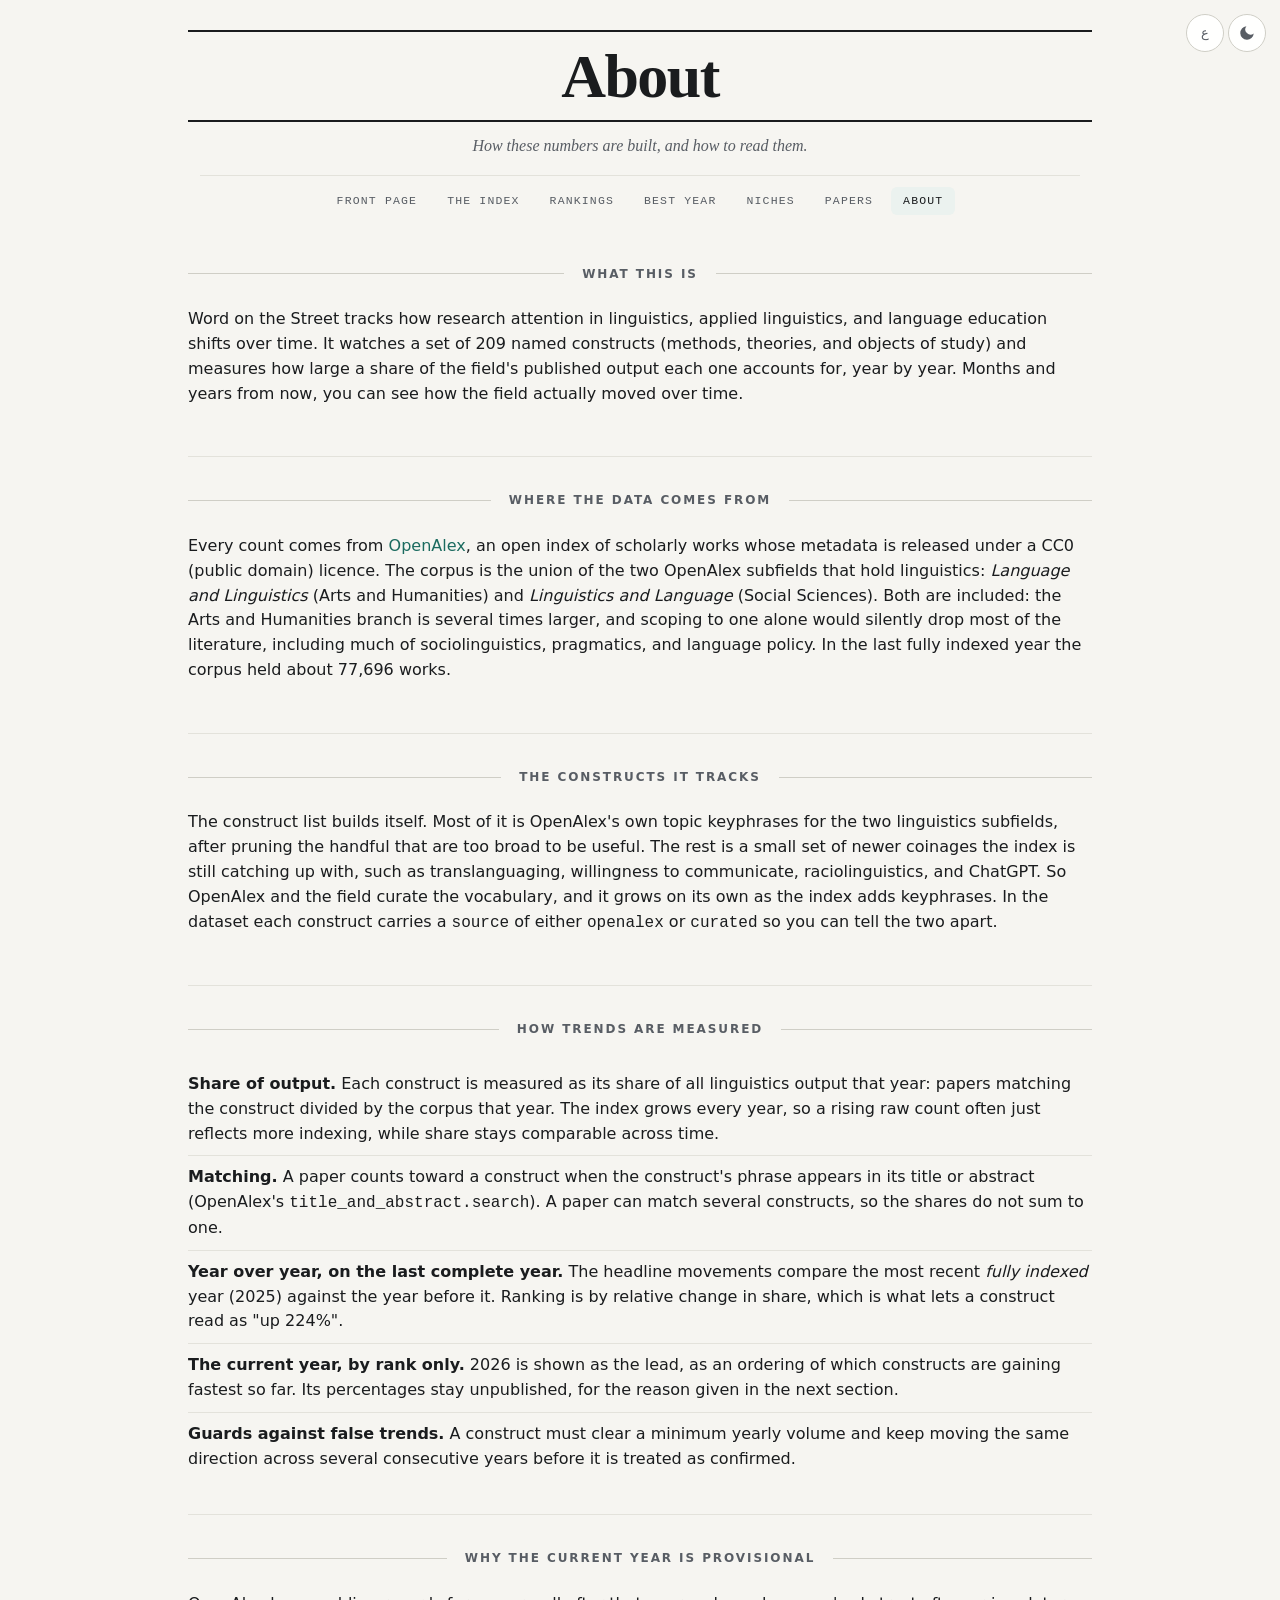
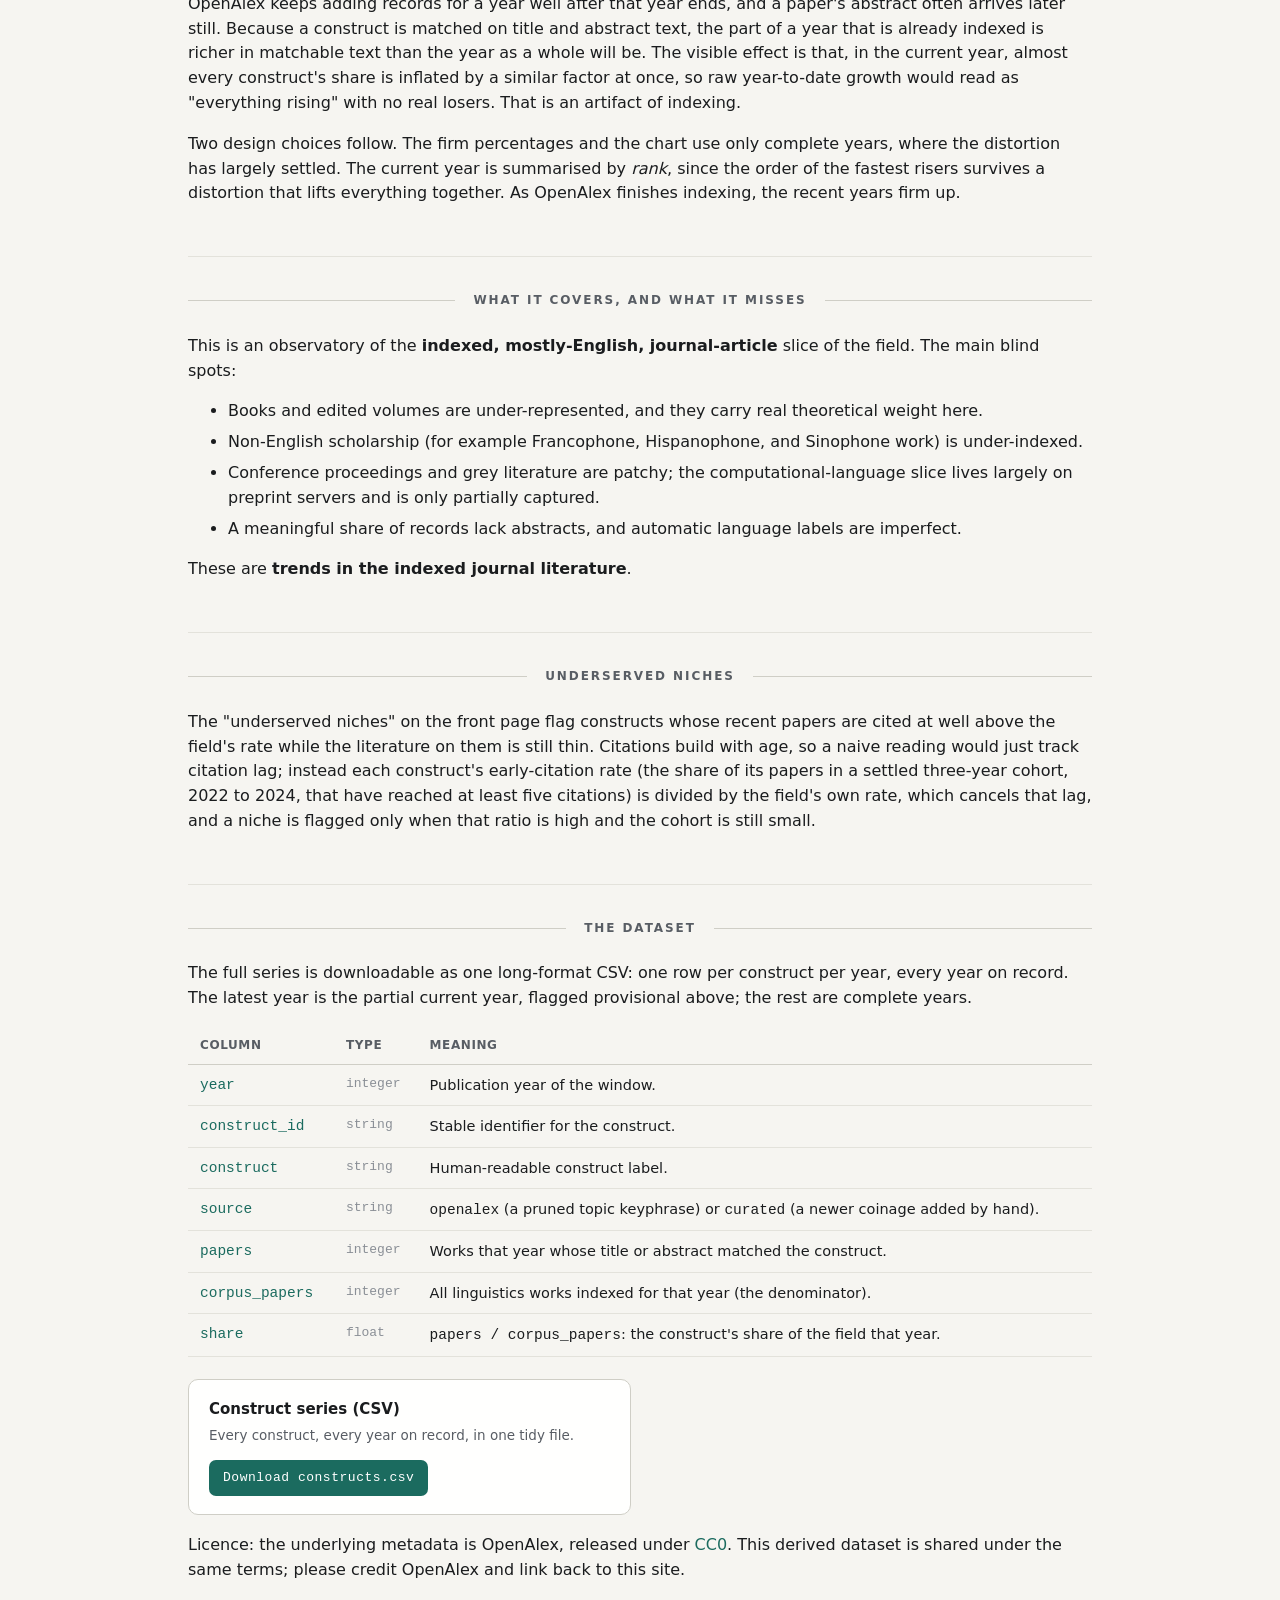
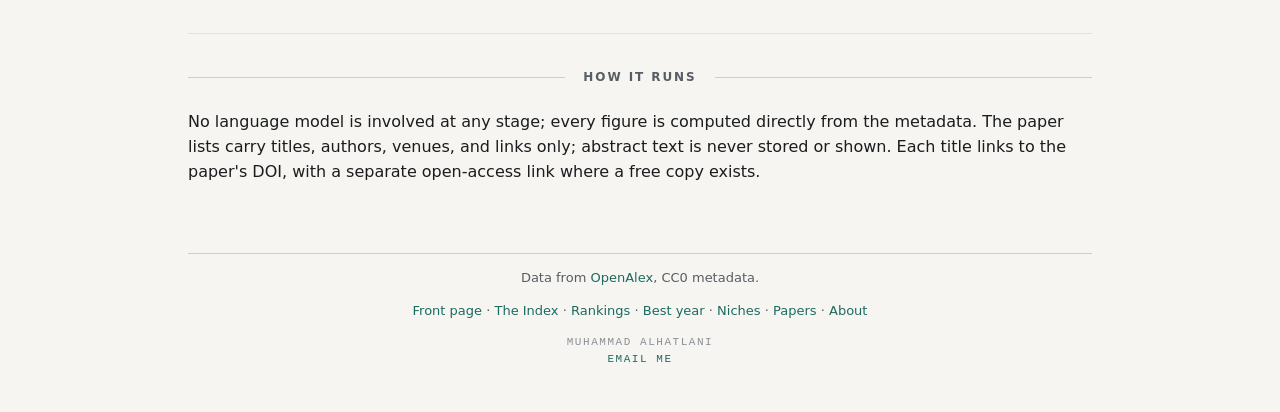
==== commit 712b18c2: "Merge the Niches and Gaps pages into one The two pages drew from the same 42 gap-finder niches; gaps" ====
--- a/docs/about.html
+++ b/docs/about.html
@@ -74,8 +74,7 @@
         <a href="explore.html" data-i18n="nav_index">The Index</a>
         <a href="slow.html" data-i18n="nav_slow">Rankings</a>
         <a href="bestyear.html" data-i18n="nav_bestyear">Best year</a>
-        <a href="niches.html" data-i18n="nav_niches">Niches</a>
-        <a href="gaps.html" data-i18n="nav_openings">Gaps</a>
+        <a href="gaps.html" data-i18n="nav_niches">Niches</a>
         <a href="papers.html" data-i18n="nav_papers">Papers</a>
         <a href="about.html" aria-current="page" data-i18n="nav_methods">About</a>
       </nav>
@@ -174,7 +173,7 @@
            naive reading would just track citation lag; instead each construct's early-citation rate (the
            share of its papers in a settled three-year cohort, <span id="gaps-cohort">2022 to 2024</span>, that
            have reached at least five citations) is divided by the field's own rate, which cancels that lag,
-           and a niche is flagged only when that ratio is high and the cohort is still small. It points to where attention may be heading.</p>
+           and a niche is flagged only when that ratio is high and the cohort is still small.</p>
       </section>
 
       <section class="feature">
@@ -299,7 +298,7 @@
            الاقتباس وحده؛ ولذلك يُقسَم معدّل الاقتباس المبكّر لكل مفهوم (حصّة أوراقه التي بلغت خمسة اقتباسات
            على الأقلّ ضمن فترة مستقرّة من ثلاث سنوات، <span id="gaps-cohort-ar">2022 إلى 2024</span>) على
            معدّل المجال نفسه، فيُلغى ذلك التأخّر، وتُعلَّم الثغرة حين تكون تلك النسبة مرتفعة والفترة لا تزال
-           صغيرة. وهي تشير إلى وجهة الاهتمام المحتملة.</p>
+           صغيرة.</p>
       </section>
 
       <section class="feature">
@@ -348,13 +347,13 @@
     <div class="wrap">
       <div class="np-rule thin"></div>
       <p data-i18n-html="footer_data">Data from <a href="https://openalex.org" rel="noopener">OpenAlex</a>, CC0 metadata.</p>
-      <p class="small" data-i18n-html="footer_nav"><a href="index.html">Front page</a> · <a href="explore.html">The Index</a> · <a href="slow.html">Rankings</a> · <a href="bestyear.html">Best year</a> · <a href="niches.html">Niches</a> · <a href="gaps.html">Gaps</a> · <a href="papers.html">Papers</a> · <a href="about.html">About</a></p>
+      <p class="small" data-i18n-html="footer_nav"><a href="index.html">Front page</a> · <a href="explore.html">The Index</a> · <a href="slow.html">Rankings</a> · <a href="bestyear.html">Best year</a> · <a href="gaps.html">Niches</a> · <a href="papers.html">Papers</a> · <a href="about.html">About</a></p>
       <p class="byline">Muhammad Alhatlani<br /><a href="&#109;&#97;&#105;&#108;&#116;&#111;&#58;&#109;&#111;&#46;&#97;&#108;&#104;&#97;&#116;&#108;&#97;&#110;&#105;&#64;&#103;&#109;&#97;&#105;&#108;&#46;&#99;&#111;&#109;">email me</a></p>
       <p class="small mt-note" data-i18n="mt_note"></p>
     </div>
   </footer>
 
-  <script src="assets/i18n.js?v=12"></script>
+  <script src="assets/i18n.js?v=13"></script>
   <script src="assets/theme.js?v=2"></script>
   <script src="assets/about.js?v=1"></script>
 </body>
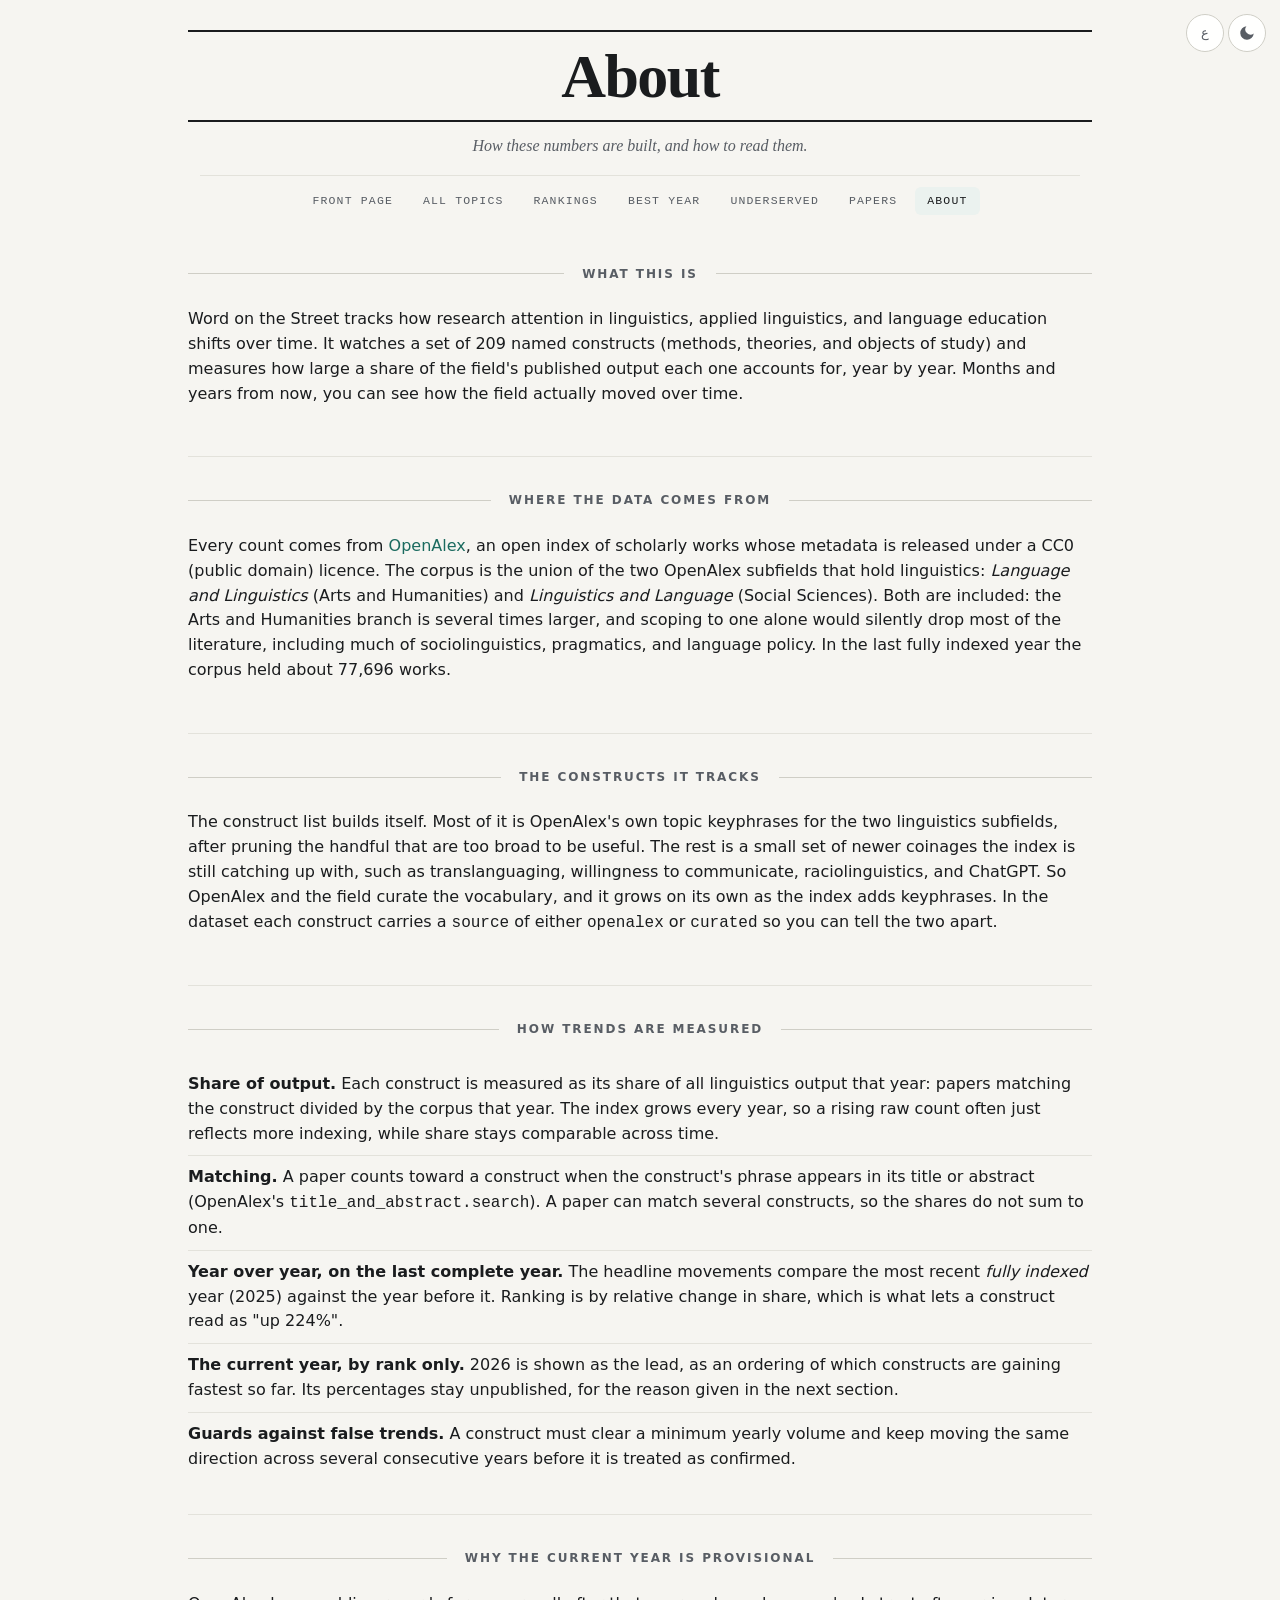
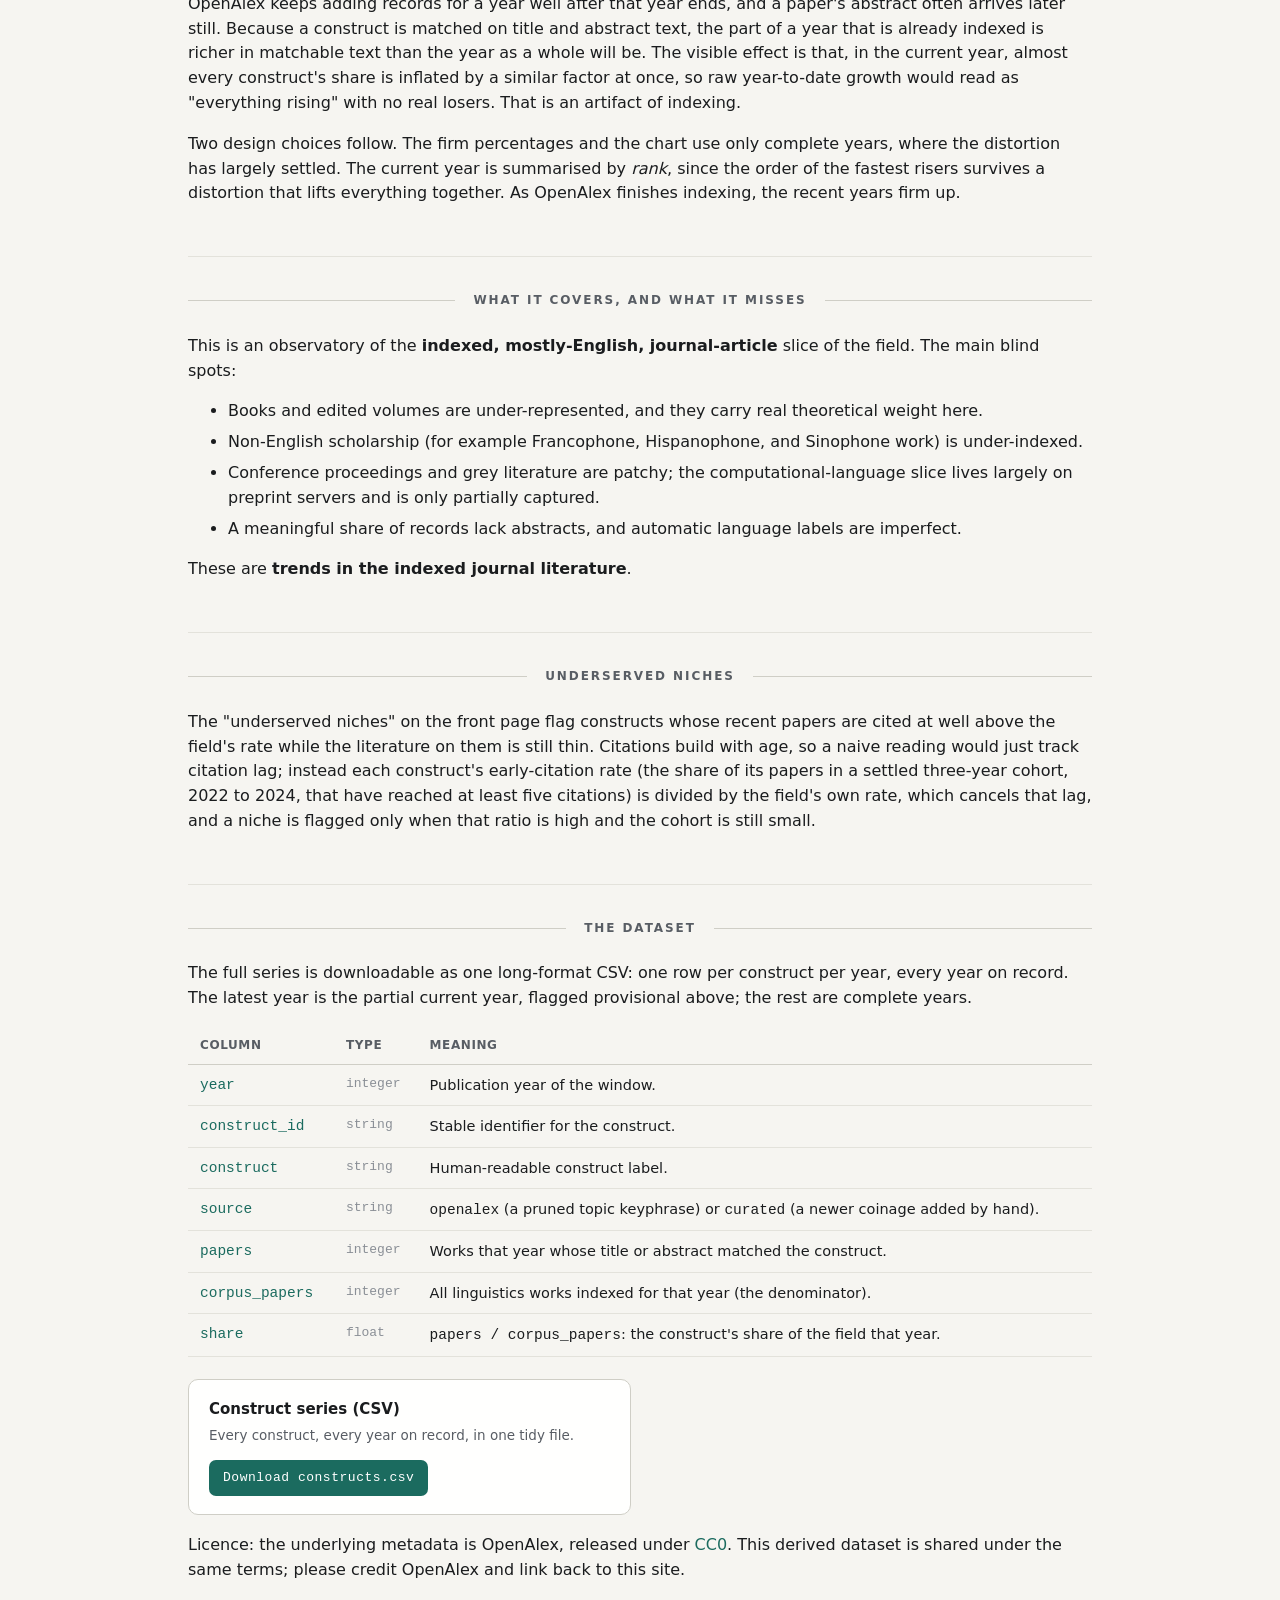
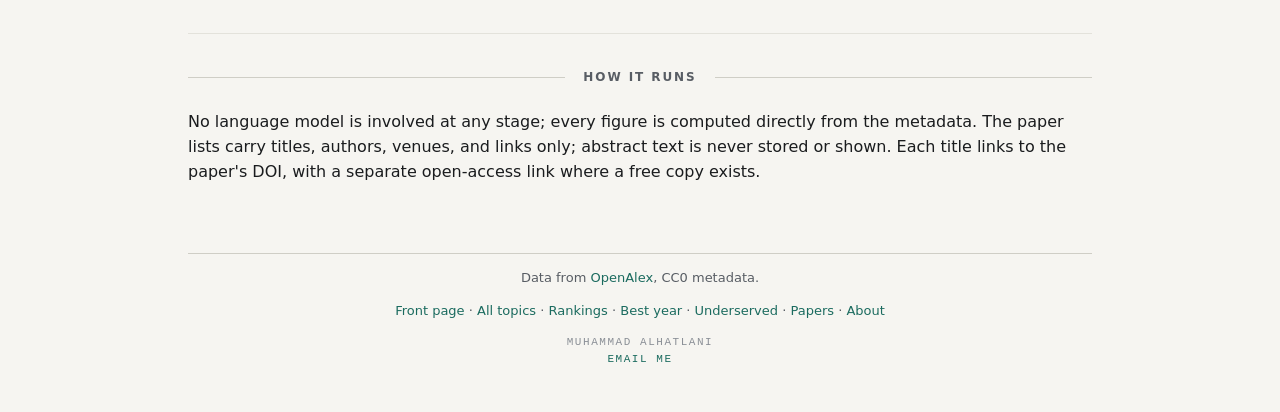
==== commit 2b71ea71: "Re-rank the front page so it explains itself; relabel nav" ====
--- a/docs/about.html
+++ b/docs/about.html
@@ -71,10 +71,10 @@
       <p class="np-standfirst" data-i18n="about_standfirst">How these numbers are built, and what they can and cannot tell you.</p>
       <nav class="topnav" aria-label="Sections">
         <a href="index.html" data-i18n="nav_front">Front page</a>
-        <a href="explore.html" data-i18n="nav_index">The Index</a>
+        <a href="explore.html" data-i18n="nav_index">All topics</a>
         <a href="slow.html" data-i18n="nav_slow">Rankings</a>
         <a href="bestyear.html" data-i18n="nav_bestyear">Best year</a>
-        <a href="gaps.html" data-i18n="nav_niches">Niches</a>
+        <a href="gaps.html" data-i18n="nav_niches">Underserved</a>
         <a href="papers.html" data-i18n="nav_papers">Papers</a>
         <a href="about.html" aria-current="page" data-i18n="nav_methods">About</a>
       </nav>
@@ -347,13 +347,13 @@
     <div class="wrap">
       <div class="np-rule thin"></div>
       <p data-i18n-html="footer_data">Data from <a href="https://openalex.org" rel="noopener">OpenAlex</a>, CC0 metadata.</p>
-      <p class="small" data-i18n-html="footer_nav"><a href="index.html">Front page</a> · <a href="explore.html">The Index</a> · <a href="slow.html">Rankings</a> · <a href="bestyear.html">Best year</a> · <a href="gaps.html">Niches</a> · <a href="papers.html">Papers</a> · <a href="about.html">About</a></p>
+      <p class="small" data-i18n-html="footer_nav"><a href="index.html">Front page</a> · <a href="explore.html">All topics</a> · <a href="slow.html">Rankings</a> · <a href="bestyear.html">Best year</a> · <a href="gaps.html">Underserved</a> · <a href="papers.html">Papers</a> · <a href="about.html">About</a></p>
       <p class="byline">Muhammad Alhatlani<br /><a href="&#109;&#97;&#105;&#108;&#116;&#111;&#58;&#109;&#111;&#46;&#97;&#108;&#104;&#97;&#116;&#108;&#97;&#110;&#105;&#64;&#103;&#109;&#97;&#105;&#108;&#46;&#99;&#111;&#109;">email me</a></p>
       <p class="small mt-note" data-i18n="mt_note"></p>
     </div>
   </footer>
 
-  <script src="assets/i18n.js?v=13"></script>
+  <script src="assets/i18n.js?v=14"></script>
   <script src="assets/theme.js?v=2"></script>
   <script src="assets/about.js?v=1"></script>
 </body>
--- a/docs/assets/magazine.css
+++ b/docs/assets/magazine.css
@@ -83,6 +83,18 @@
 .ps-num.up { color:var(--up); } .ps-num.down { color:var(--down); } .ps-num.flat { color:var(--faint); }
 .ps-lab { color:var(--muted); font-size:14.5px; }
 .cover-cap { font-size:12px; color:var(--faint); margin:9px 0 0; }
+
+/* ---------- front-page hero hierarchy (index only; scoped via body.home) ----------
+   Re-rank the first screen so the serif wordmark wins the size contest and the site's
+   purpose is read before the cover topic: promote the standfirst to an upright serif
+   deck, add a one-line framing clause above the kicker, step the cover headline down,
+   and darken the chart caption (which now also carries the provisional-year note).
+   Base rules above are unchanged, so the other pages render exactly as before. */
+.home .np-standfirst { font-style:normal; font-size:clamp(18px,2.1vw,21px); color:var(--ink); max-width:64ch; margin:14px auto 0; }
+.home .cover-frame { font-family:var(--serif); font-size:15px; color:var(--muted); text-align:center; max-width:60ch; margin:0 auto 14px; line-height:1.5; }
+.home .cover-head { font-size:clamp(30px,4.8vw,46px); }
+.home .cover-cap { color:var(--muted); }
+[dir="rtl"] .home .cover-frame { line-height:1.85; }
 
 /* ---------- chart ---------- */
 .hero-chart { position:relative; aspect-ratio:760 / 230; }
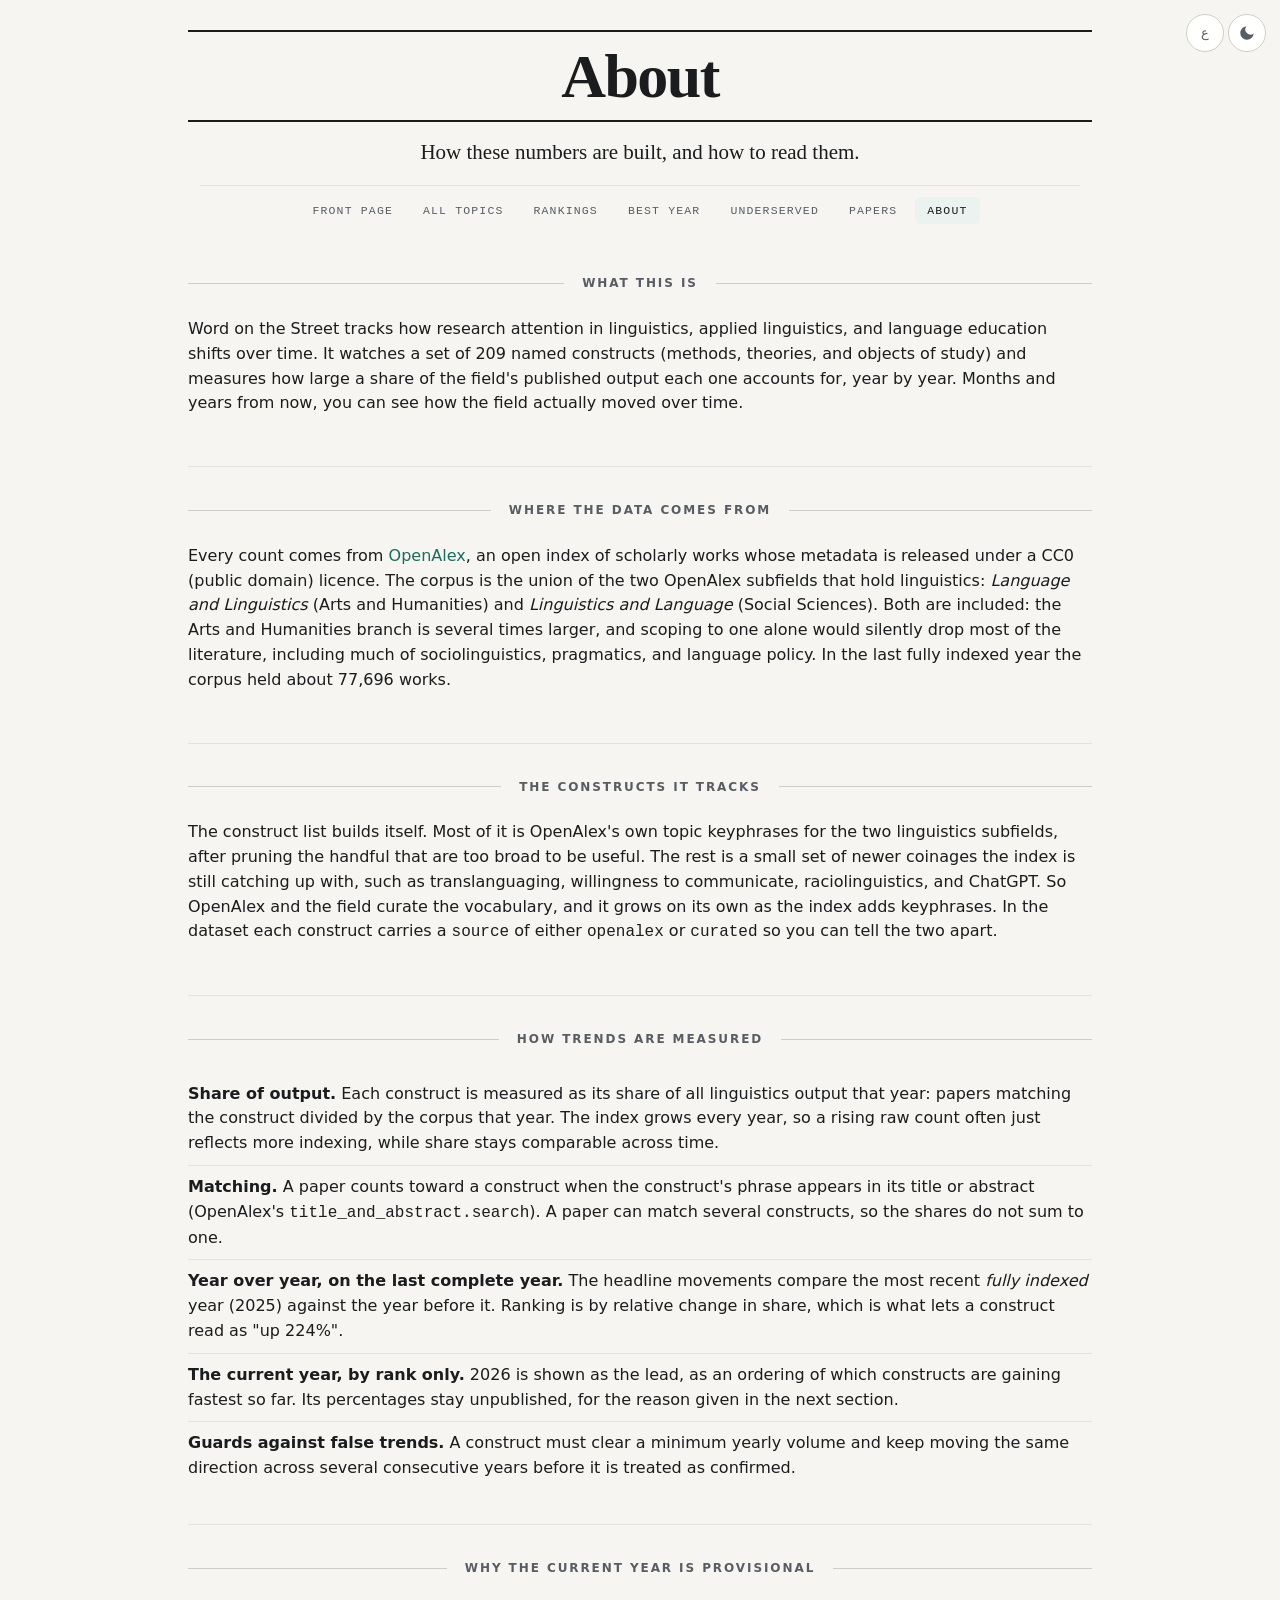
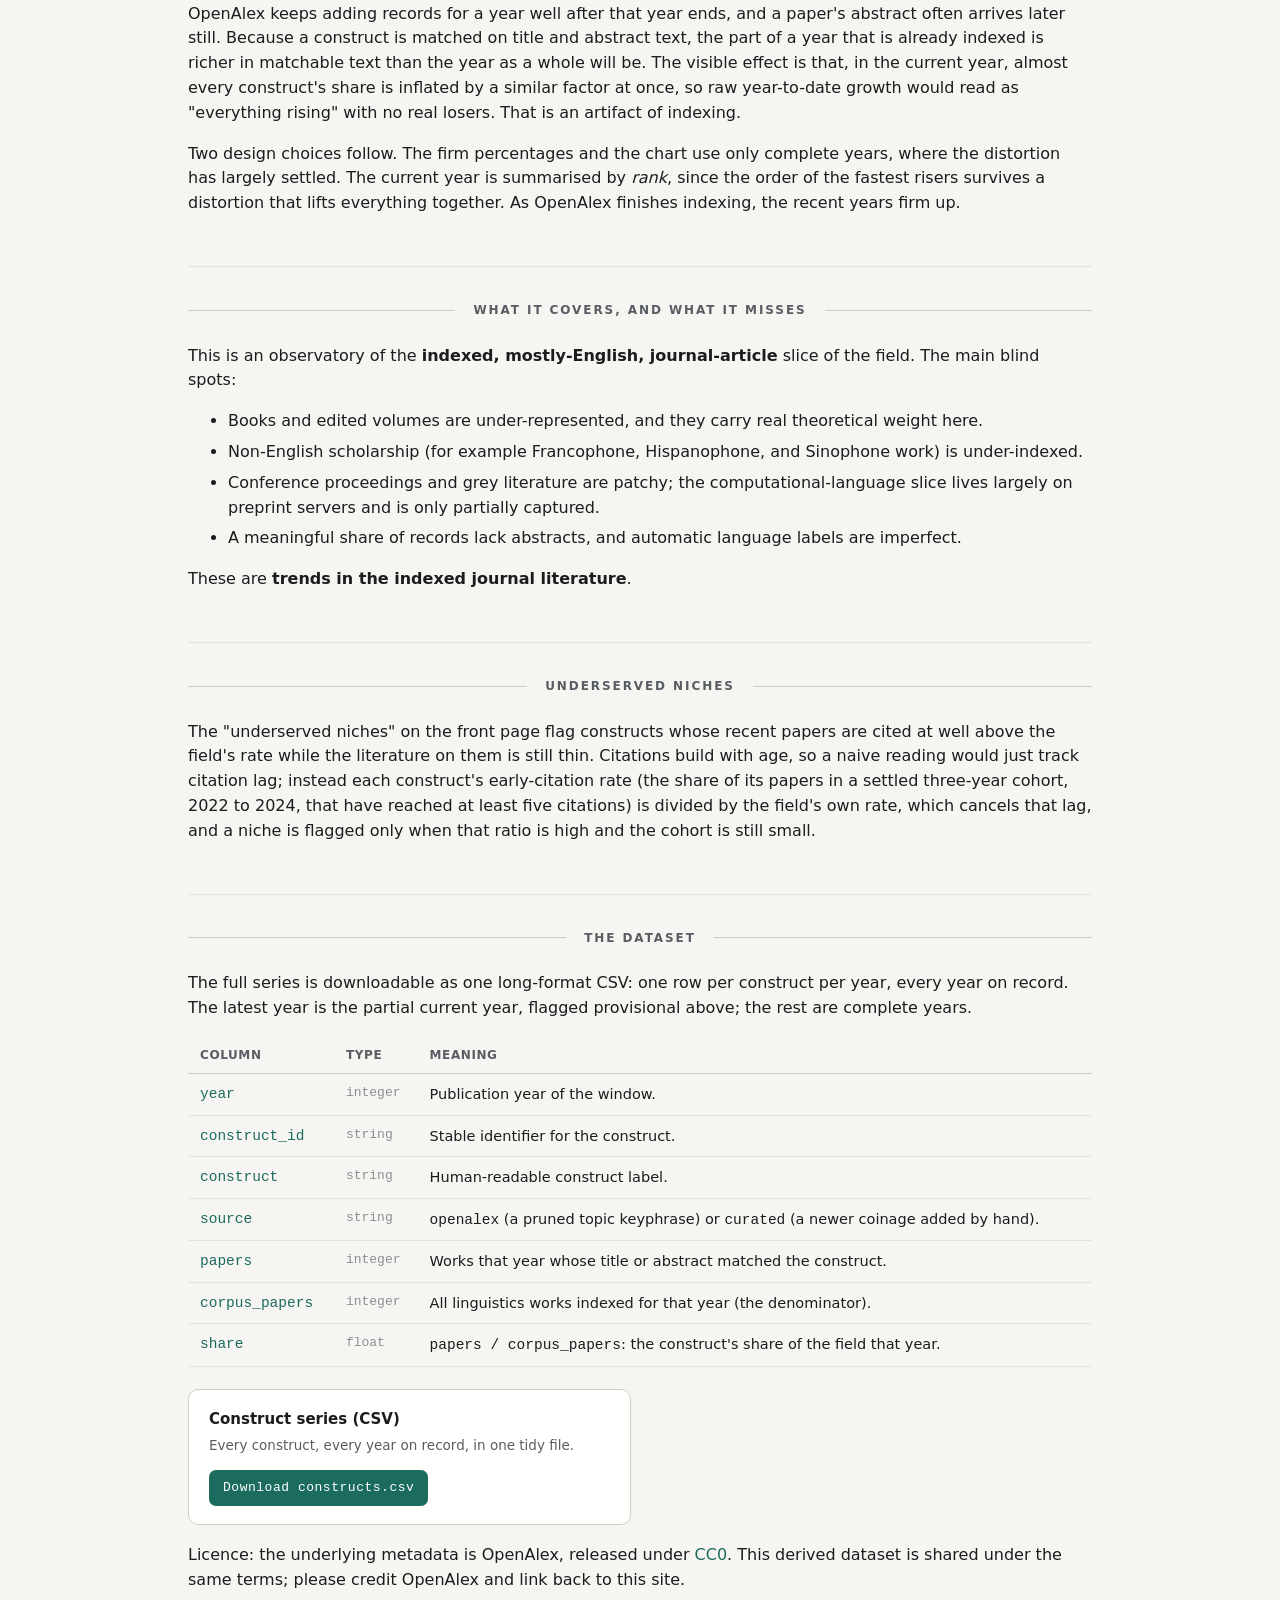
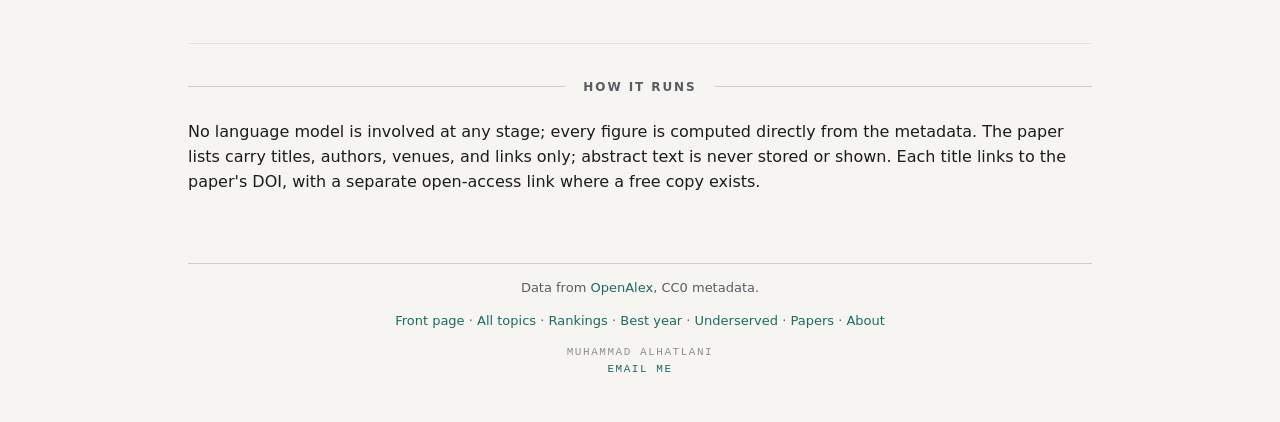
==== commit aae7deae: "Promote the standfirst to a readable explainer deck on every page" ====
--- a/docs/about.html
+++ b/docs/about.html
@@ -25,7 +25,7 @@
   <meta name="twitter:description" content="How the numbers are built, what they can and cannot tell you, and how to download the dataset." />
   <meta name="twitter:image" content="https://language-research.com/og.png" />
   <link rel="icon" href="data:image/svg+xml,%3Csvg xmlns='http://www.w3.org/2000/svg' viewBox='0 0 16 16'%3E%3Crect width='16' height='16' rx='3' fill='%231b6b5f'/%3E%3C/svg%3E" />
-  <link rel="stylesheet" href="assets/magazine.css?v=12" />
+  <link rel="stylesheet" href="assets/magazine.css?v=14" />
   <style>
     /* Page-scoped styles for the methodology page; all colours come from magazine.css tokens. */
     .prose p, .prose li { font-size:16px; color:var(--ink); }
--- a/docs/assets/magazine.css
+++ b/docs/assets/magazine.css
@@ -56,7 +56,7 @@
 .np-rule { height:2px; background:var(--ink); }
 .np-rule.thin { height:1px; background:var(--line-2); }
 .np-title { font-family:var(--serif); font-weight:700; font-size:clamp(33px,7vw,62px); letter-spacing:-.025em; line-height:1; margin:13px 0; }
-.np-standfirst { font-family:var(--serif); font-style:italic; font-size:16px; color:var(--muted); margin:12px 0 0; }
+.np-standfirst { font-family:var(--serif); font-size:clamp(18px,2.1vw,21px); color:var(--ink); max-width:64ch; margin:14px auto 0; }
 .np-dateline { font-family:var(--mono); font-size:11px; letter-spacing:.1em; text-transform:uppercase; color:var(--faint); margin:7px 0 0; }
 
 /* ---------- section nav (under the masthead, on every page) ---------- */
@@ -84,13 +84,12 @@
 .ps-lab { color:var(--muted); font-size:14.5px; }
 .cover-cap { font-size:12px; color:var(--faint); margin:9px 0 0; }
 
-/* ---------- front-page hero hierarchy (index only; scoped via body.home) ----------
-   Re-rank the first screen so the serif wordmark wins the size contest and the site's
-   purpose is read before the cover topic: promote the standfirst to an upright serif
-   deck, add a one-line framing clause above the kicker, step the cover headline down,
-   and darken the chart caption (which now also carries the provisional-year note).
-   Base rules above are unchanged, so the other pages render exactly as before. */
-.home .np-standfirst { font-style:normal; font-size:clamp(18px,2.1vw,21px); color:var(--ink); max-width:64ch; margin:14px auto 0; }
+/* ---------- front-page cover story (index only; scoped via body.home) ----------
+   The cover-story moves specific to the front page: a one-line framing clause above the
+   kicker, the cover topic headline stepped down so the wordmark wins, and a darker chart
+   caption (which also carries the provisional-year note). The standfirst promotion that
+   pairs with these now lives in the base .np-standfirst rule, since every page benefits
+   from a readable deck. */
 .home .cover-frame { font-family:var(--serif); font-size:15px; color:var(--muted); text-align:center; max-width:60ch; margin:0 auto 14px; line-height:1.5; }
 .home .cover-head { font-size:clamp(30px,4.8vw,46px); }
 .home .cover-cap { color:var(--muted); }
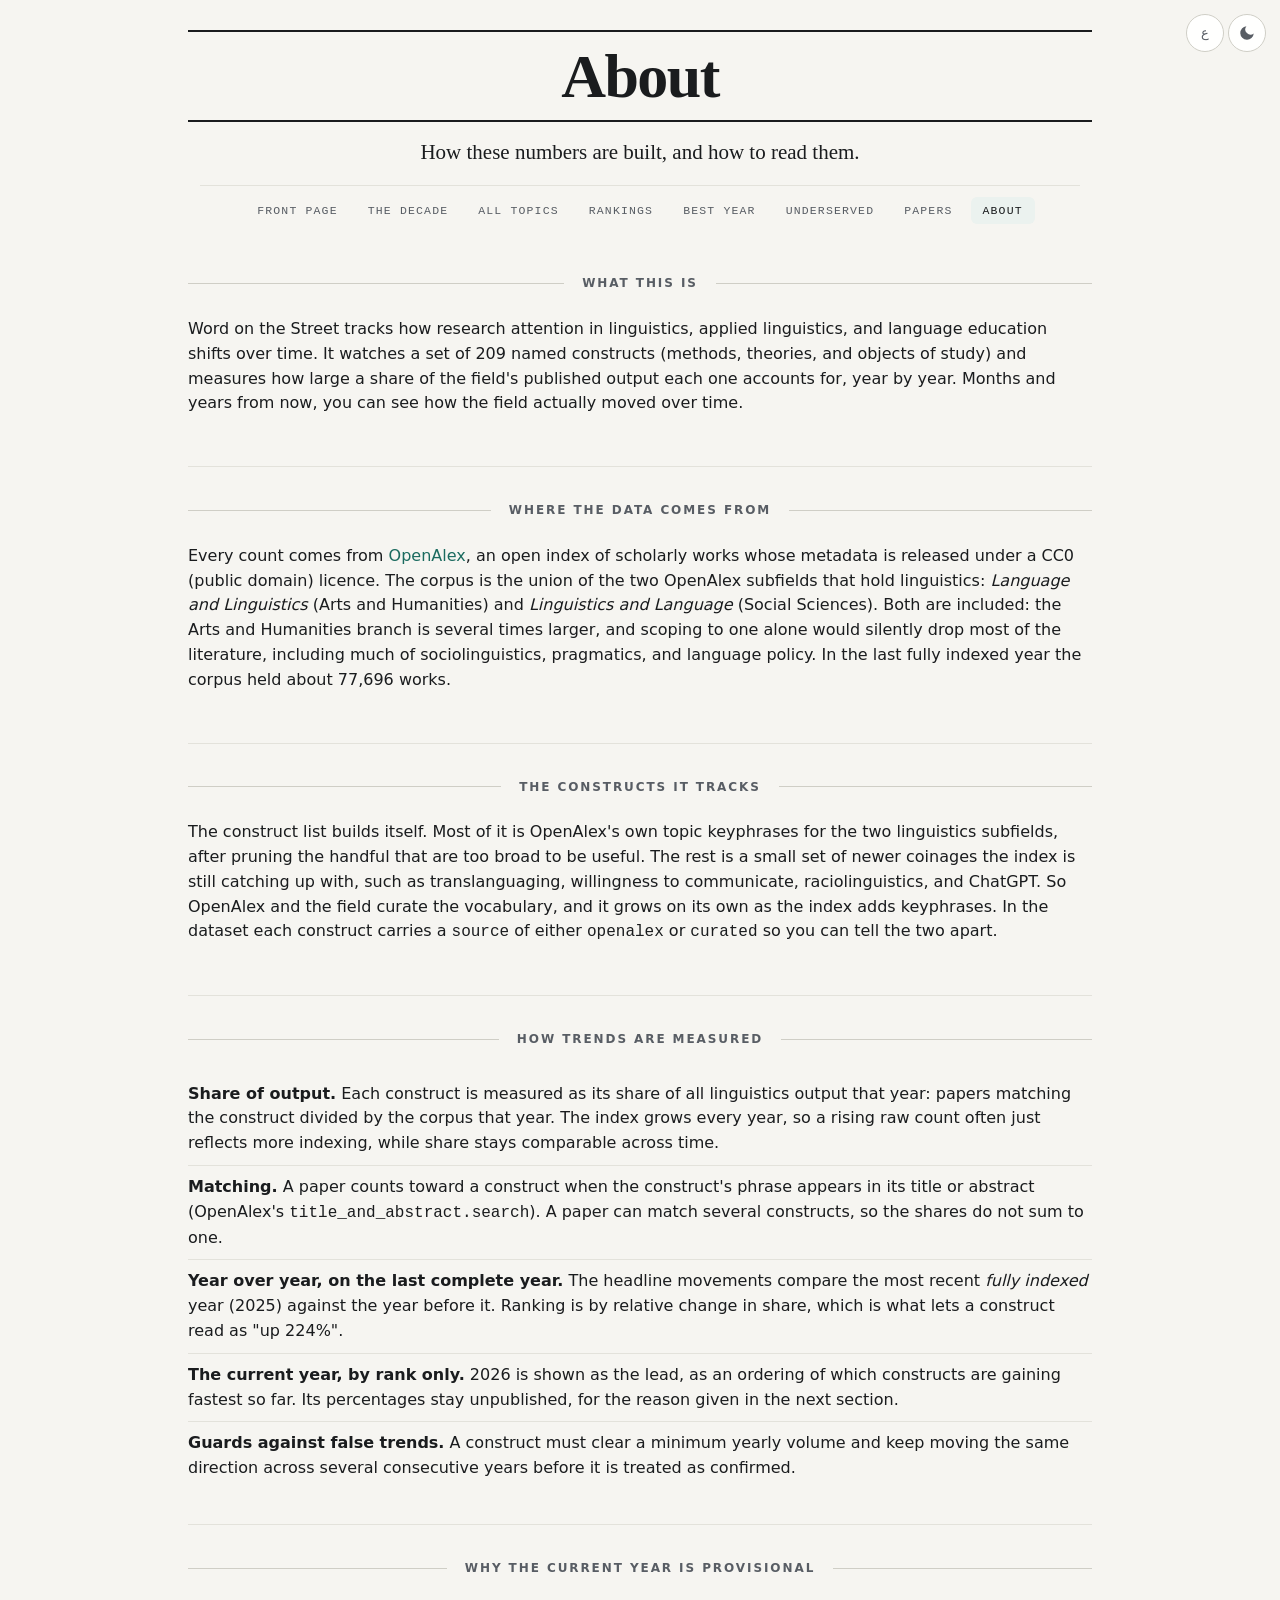
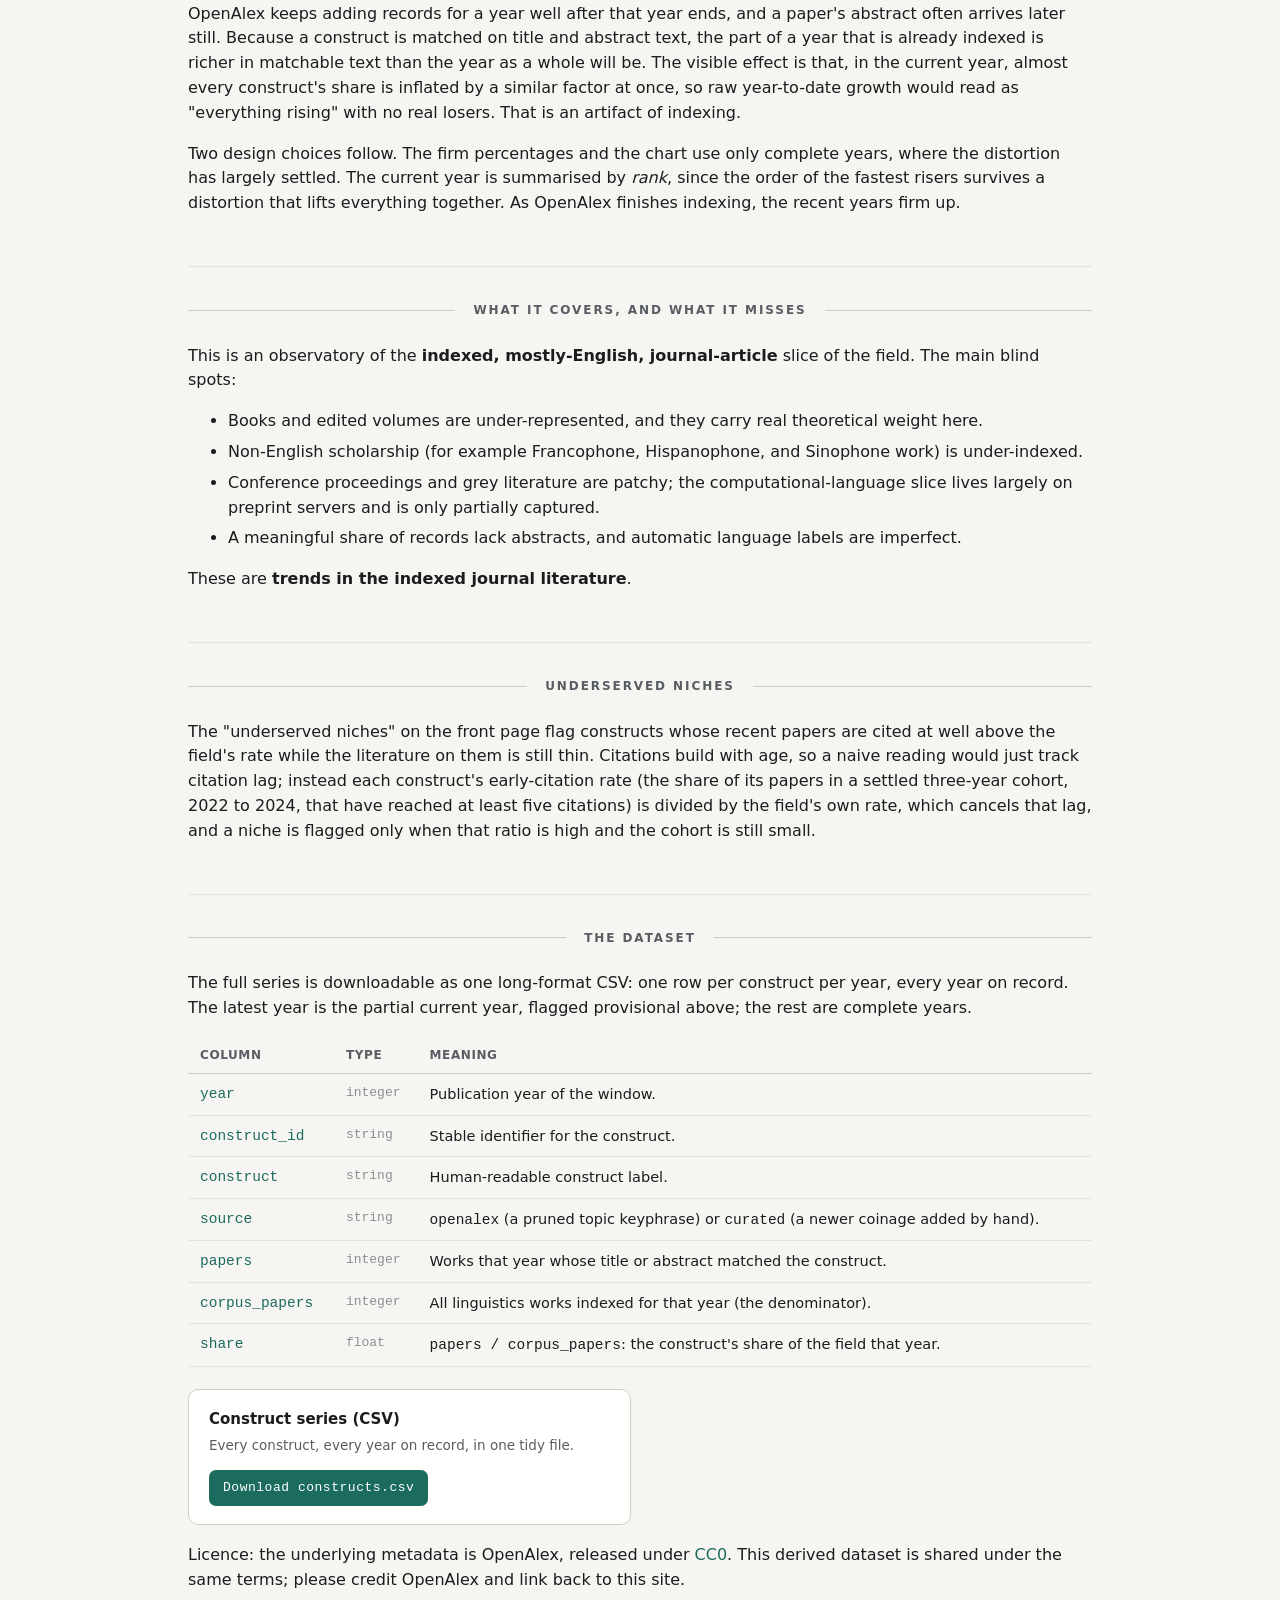
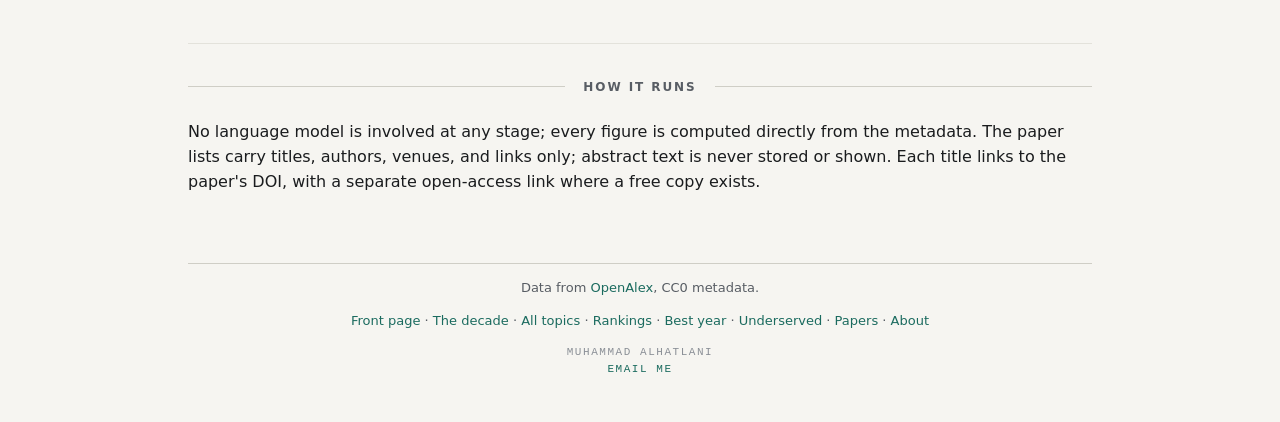
==== commit 1165fadc: "Add "The decade" page: an authored reading of the 2014-2025 trends A new standalone page (docs/decad" ====
--- a/docs/about.html
+++ b/docs/about.html
@@ -25,7 +25,7 @@
   <meta name="twitter:description" content="How the numbers are built, what they can and cannot tell you, and how to download the dataset." />
   <meta name="twitter:image" content="https://language-research.com/og.png" />
   <link rel="icon" href="data:image/svg+xml,%3Csvg xmlns='http://www.w3.org/2000/svg' viewBox='0 0 16 16'%3E%3Crect width='16' height='16' rx='3' fill='%231b6b5f'/%3E%3C/svg%3E" />
-  <link rel="stylesheet" href="assets/magazine.css?v=14" />
+  <link rel="stylesheet" href="assets/magazine.css?v=16" />
   <style>
     /* Page-scoped styles for the methodology page; all colours come from magazine.css tokens. */
     .prose p, .prose li { font-size:16px; color:var(--ink); }
@@ -71,6 +71,7 @@
       <p class="np-standfirst" data-i18n="about_standfirst">How these numbers are built, and what they can and cannot tell you.</p>
       <nav class="topnav" aria-label="Sections">
         <a href="index.html" data-i18n="nav_front">Front page</a>
+        <a href="decade.html" data-i18n="nav_decade">The decade</a>
         <a href="explore.html" data-i18n="nav_index">All topics</a>
         <a href="slow.html" data-i18n="nav_slow">Rankings</a>
         <a href="bestyear.html" data-i18n="nav_bestyear">Best year</a>
@@ -347,13 +348,13 @@
     <div class="wrap">
       <div class="np-rule thin"></div>
       <p data-i18n-html="footer_data">Data from <a href="https://openalex.org" rel="noopener">OpenAlex</a>, CC0 metadata.</p>
-      <p class="small" data-i18n-html="footer_nav"><a href="index.html">Front page</a> · <a href="explore.html">All topics</a> · <a href="slow.html">Rankings</a> · <a href="bestyear.html">Best year</a> · <a href="gaps.html">Underserved</a> · <a href="papers.html">Papers</a> · <a href="about.html">About</a></p>
+      <p class="small" data-i18n-html="footer_nav"><a href="index.html">Front page</a> · <a href="decade.html">The decade</a> · <a href="explore.html">All topics</a> · <a href="slow.html">Rankings</a> · <a href="bestyear.html">Best year</a> · <a href="gaps.html">Underserved</a> · <a href="papers.html">Papers</a> · <a href="about.html">About</a></p>
       <p class="byline">Muhammad Alhatlani<br /><a href="&#109;&#97;&#105;&#108;&#116;&#111;&#58;&#109;&#111;&#46;&#97;&#108;&#104;&#97;&#116;&#108;&#97;&#110;&#105;&#64;&#103;&#109;&#97;&#105;&#108;&#46;&#99;&#111;&#109;">email me</a></p>
       <p class="small mt-note" data-i18n="mt_note"></p>
     </div>
   </footer>
 
-  <script src="assets/i18n.js?v=14"></script>
+  <script src="assets/i18n.js?v=15"></script>
   <script src="assets/theme.js?v=2"></script>
   <script src="assets/about.js?v=1"></script>
 </body>
--- a/docs/assets/magazine.css
+++ b/docs/assets/magazine.css
@@ -95,6 +95,27 @@
 .home .cover-cap { color:var(--muted); }
 [dir="rtl"] .home .cover-frame { line-height:1.85; }
 
+/* ---------- front-page CLS: reserve space for blocks the JS fills after fetch ----------
+   Every dynamic block on the front page starts empty (or display:none) and is populated by
+   render() once data/*.json arrives, so without reservations the page reflows downward on
+   first paint (real users on a network see the lower half lurch down ~1900px). These
+   min-heights are the measured filled heights at fixed row counts (7 movers, 6 niches,
+   8 briefs); first paint then equals the filled layout and nothing shifts. Scoped to .home,
+   so only the front page is affected. Width-dependent blocks (cover text, briefs, niches)
+   are re-floored in the media queries near the foot of this file. The hero chart is already
+   reserved via aspect-ratio above. The headline reserves two lines and centres within them,
+   so a long topic name that wraps does not push the cover down. */
+.home .cover-head { min-height:2.05em; display:flex; align-items:center; justify-content:center; }
+.home .cover-text { min-height:218px; }
+.home .lboard { min-height:386px; }
+.home #gaps { min-height:412px; }
+.home .more-link { min-height:1.4em; }
+.home .briefs { min-height:430px; }
+.home #coverage-note { min-height:50px; }
+/* Arabic headlines wrap taller (Naskh line-height 1.3 vs 1.02, and longer terms), so reserve
+   two Arabic lines for the cover topic; em-based, so it scales with the clamped font size. */
+[dir="rtl"] .home .cover-head { min-height:2.7em; }
+
 /* ---------- chart ---------- */
 .hero-chart { position:relative; aspect-ratio:760 / 230; }
 .hero-chart svg { width:100%; height:auto; display:block; }
@@ -162,6 +183,17 @@
   .cover-grid { grid-template-columns:1fr; gap:30px; }
   .movers-grid { grid-template-columns:1fr; gap:30px; }
   .briefs { columns:1; }
+  /* single column: the cover text sits above the chart, and the briefs stack 8-deep, so both
+     need taller reservations than the desktop two-up layout (see the .home block above). */
+  .home .cover-text { min-height:200px; }
+  .home .briefs { min-height:680px; }
+  .home #coverage-note { min-height:74px; }
+}
+@media (max-width:480px) {
+  /* narrow phones wrap titles and niche names onto extra lines, so the stacked blocks grow again. */
+  .home .cover-text { min-height:310px; }
+  .home #gaps { min-height:470px; }
+  .home .briefs { min-height:900px; }
 }
 
 /* ---------- Explore (the Index) ---------- */
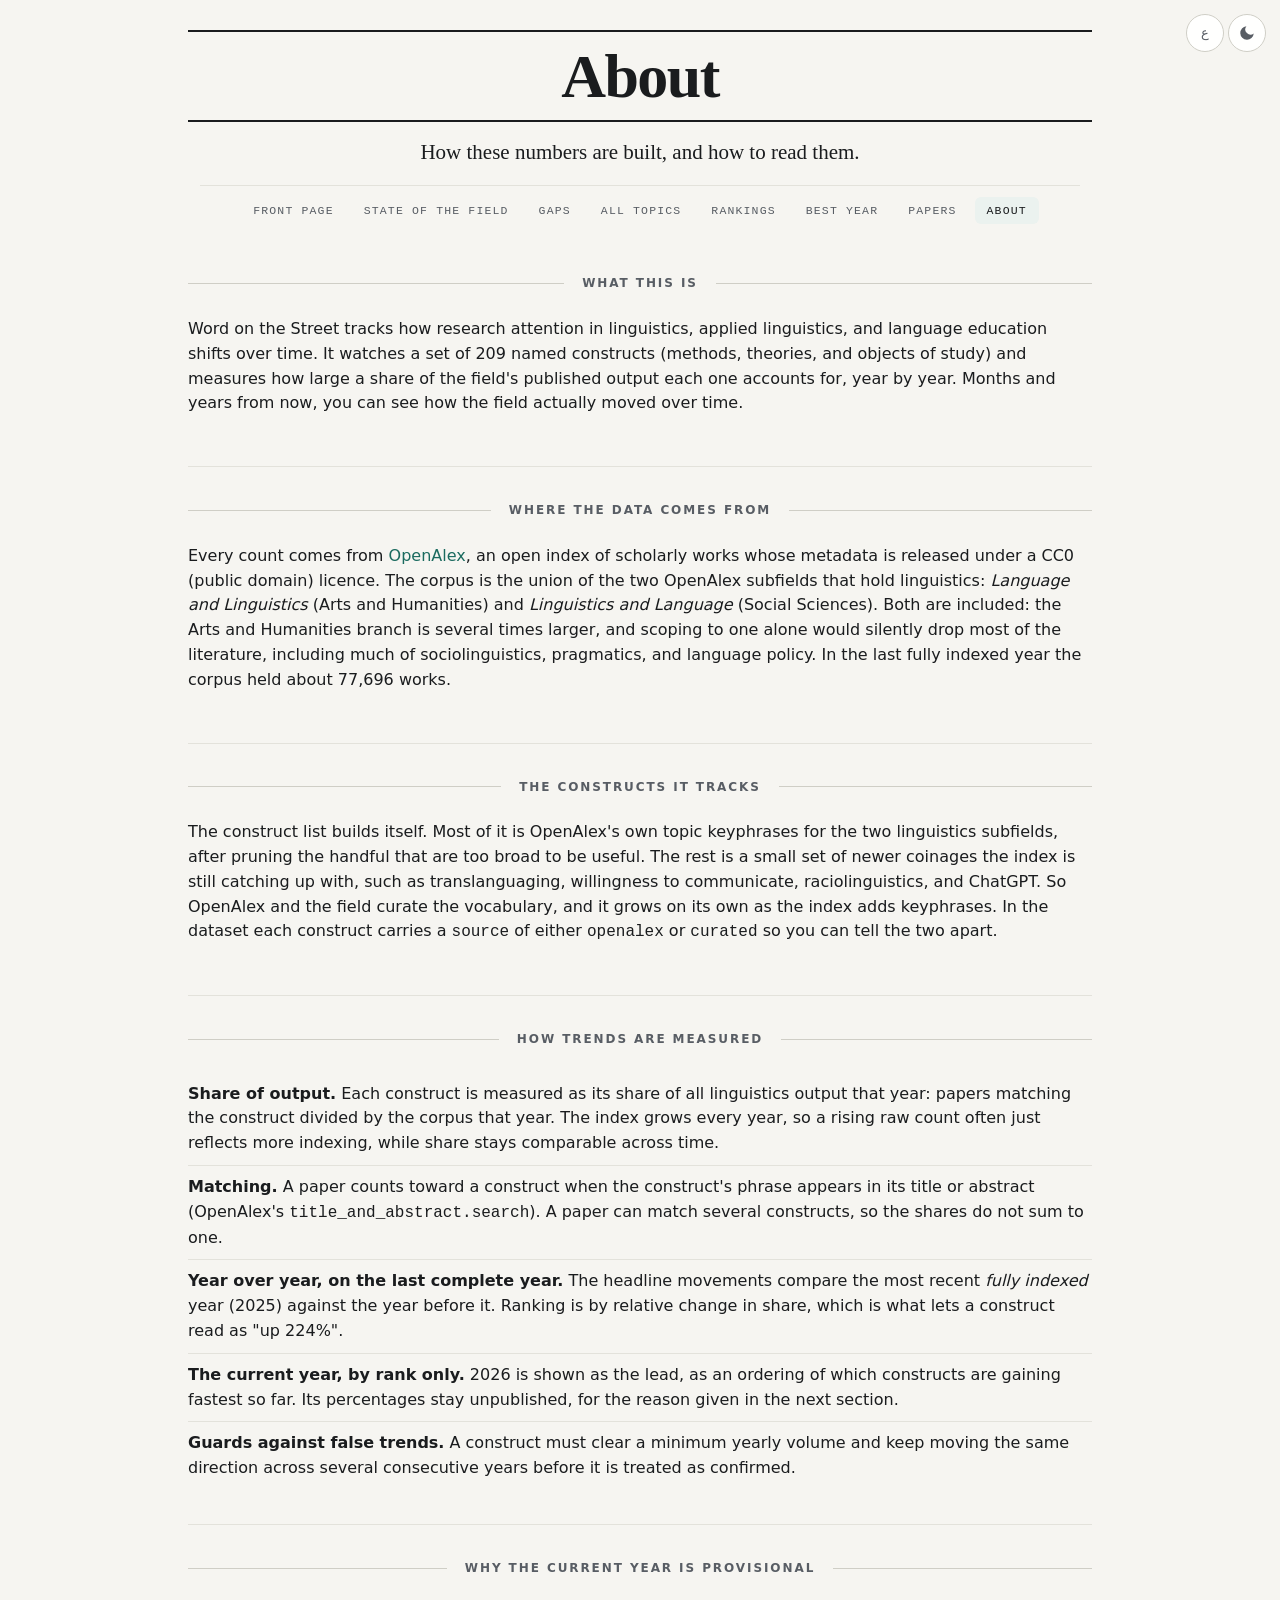
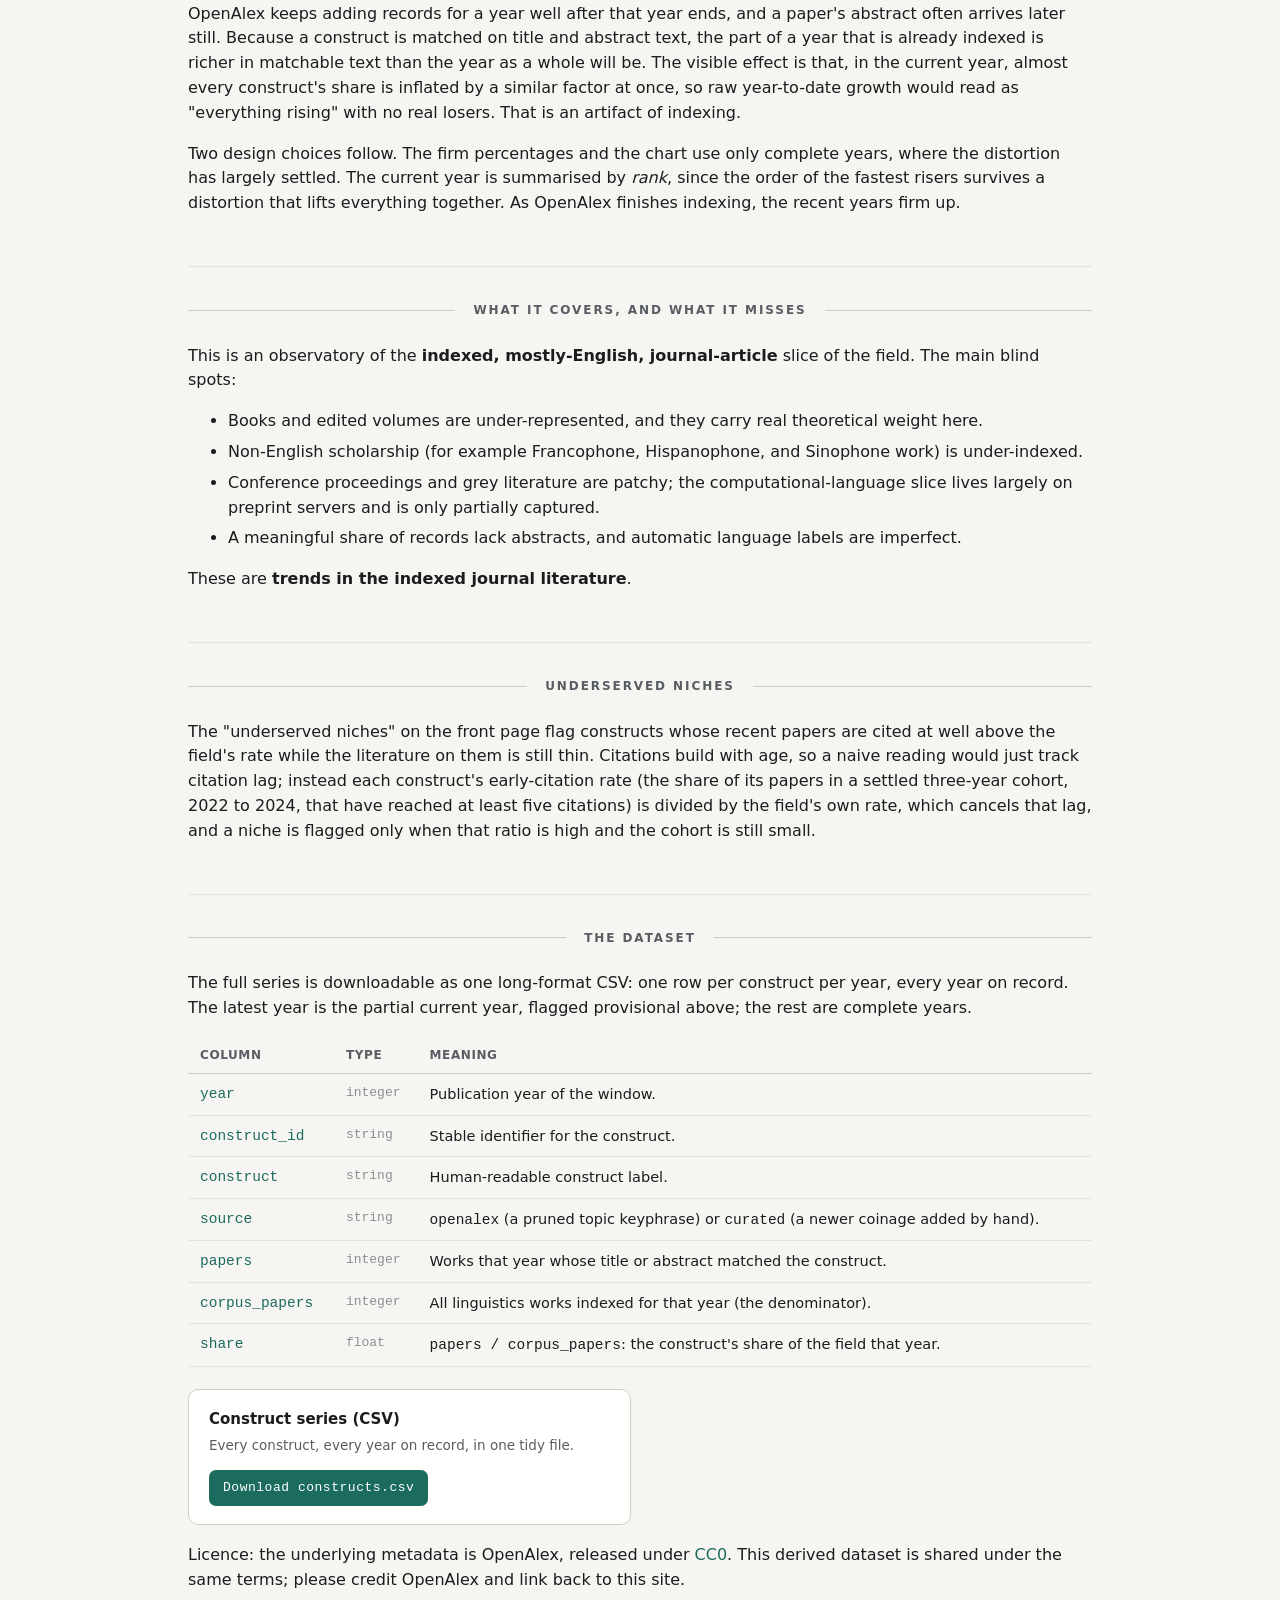
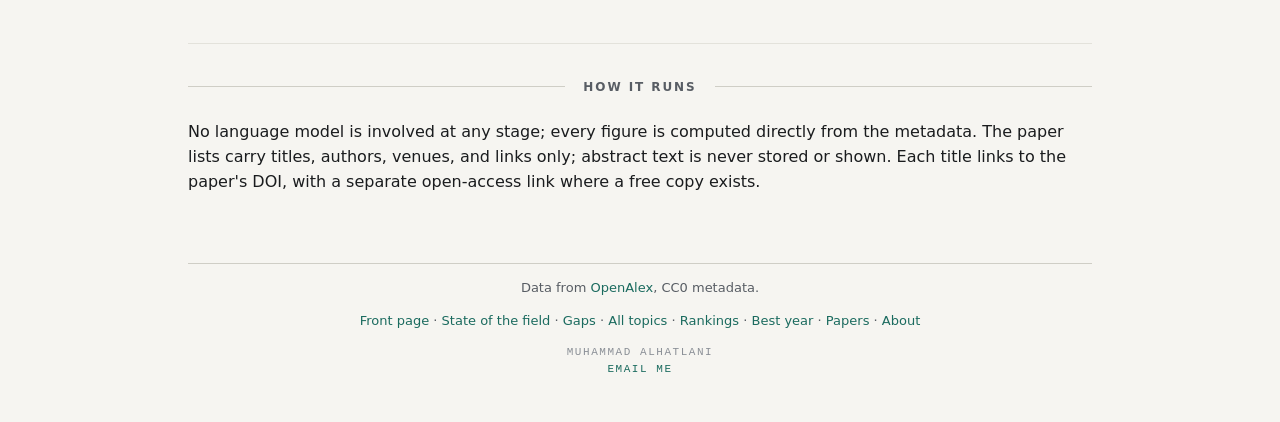
==== commit 145bdadd: "Rename the reading to "State of the field"; add "Gaps" nav and reorder - The standalone reading page" ====
--- a/docs/about.html
+++ b/docs/about.html
@@ -71,11 +71,11 @@
       <p class="np-standfirst" data-i18n="about_standfirst">How these numbers are built, and what they can and cannot tell you.</p>
       <nav class="topnav" aria-label="Sections">
         <a href="index.html" data-i18n="nav_front">Front page</a>
-        <a href="decade.html" data-i18n="nav_decade">The decade</a>
+        <a href="decade.html" data-i18n="nav_decade">State of the field</a>
+        <a href="gaps.html" data-i18n="nav_niches">Gaps</a>
         <a href="explore.html" data-i18n="nav_index">All topics</a>
         <a href="slow.html" data-i18n="nav_slow">Rankings</a>
         <a href="bestyear.html" data-i18n="nav_bestyear">Best year</a>
-        <a href="gaps.html" data-i18n="nav_niches">Underserved</a>
         <a href="papers.html" data-i18n="nav_papers">Papers</a>
         <a href="about.html" aria-current="page" data-i18n="nav_methods">About</a>
       </nav>
@@ -348,13 +348,13 @@
     <div class="wrap">
       <div class="np-rule thin"></div>
       <p data-i18n-html="footer_data">Data from <a href="https://openalex.org" rel="noopener">OpenAlex</a>, CC0 metadata.</p>
-      <p class="small" data-i18n-html="footer_nav"><a href="index.html">Front page</a> · <a href="decade.html">The decade</a> · <a href="explore.html">All topics</a> · <a href="slow.html">Rankings</a> · <a href="bestyear.html">Best year</a> · <a href="gaps.html">Underserved</a> · <a href="papers.html">Papers</a> · <a href="about.html">About</a></p>
+      <p class="small" data-i18n-html="footer_nav"><a href="index.html">Front page</a> · <a href="decade.html">State of the field</a> · <a href="gaps.html">Gaps</a> · <a href="explore.html">All topics</a> · <a href="slow.html">Rankings</a> · <a href="bestyear.html">Best year</a> · <a href="papers.html">Papers</a> · <a href="about.html">About</a></p>
       <p class="byline">Muhammad Alhatlani<br /><a href="&#109;&#97;&#105;&#108;&#116;&#111;&#58;&#109;&#111;&#46;&#97;&#108;&#104;&#97;&#116;&#108;&#97;&#110;&#105;&#64;&#103;&#109;&#97;&#105;&#108;&#46;&#99;&#111;&#109;">email me</a></p>
       <p class="small mt-note" data-i18n="mt_note"></p>
     </div>
   </footer>
 
-  <script src="assets/i18n.js?v=15"></script>
+  <script src="assets/i18n.js?v=16"></script>
   <script src="assets/theme.js?v=2"></script>
   <script src="assets/about.js?v=1"></script>
 </body>
